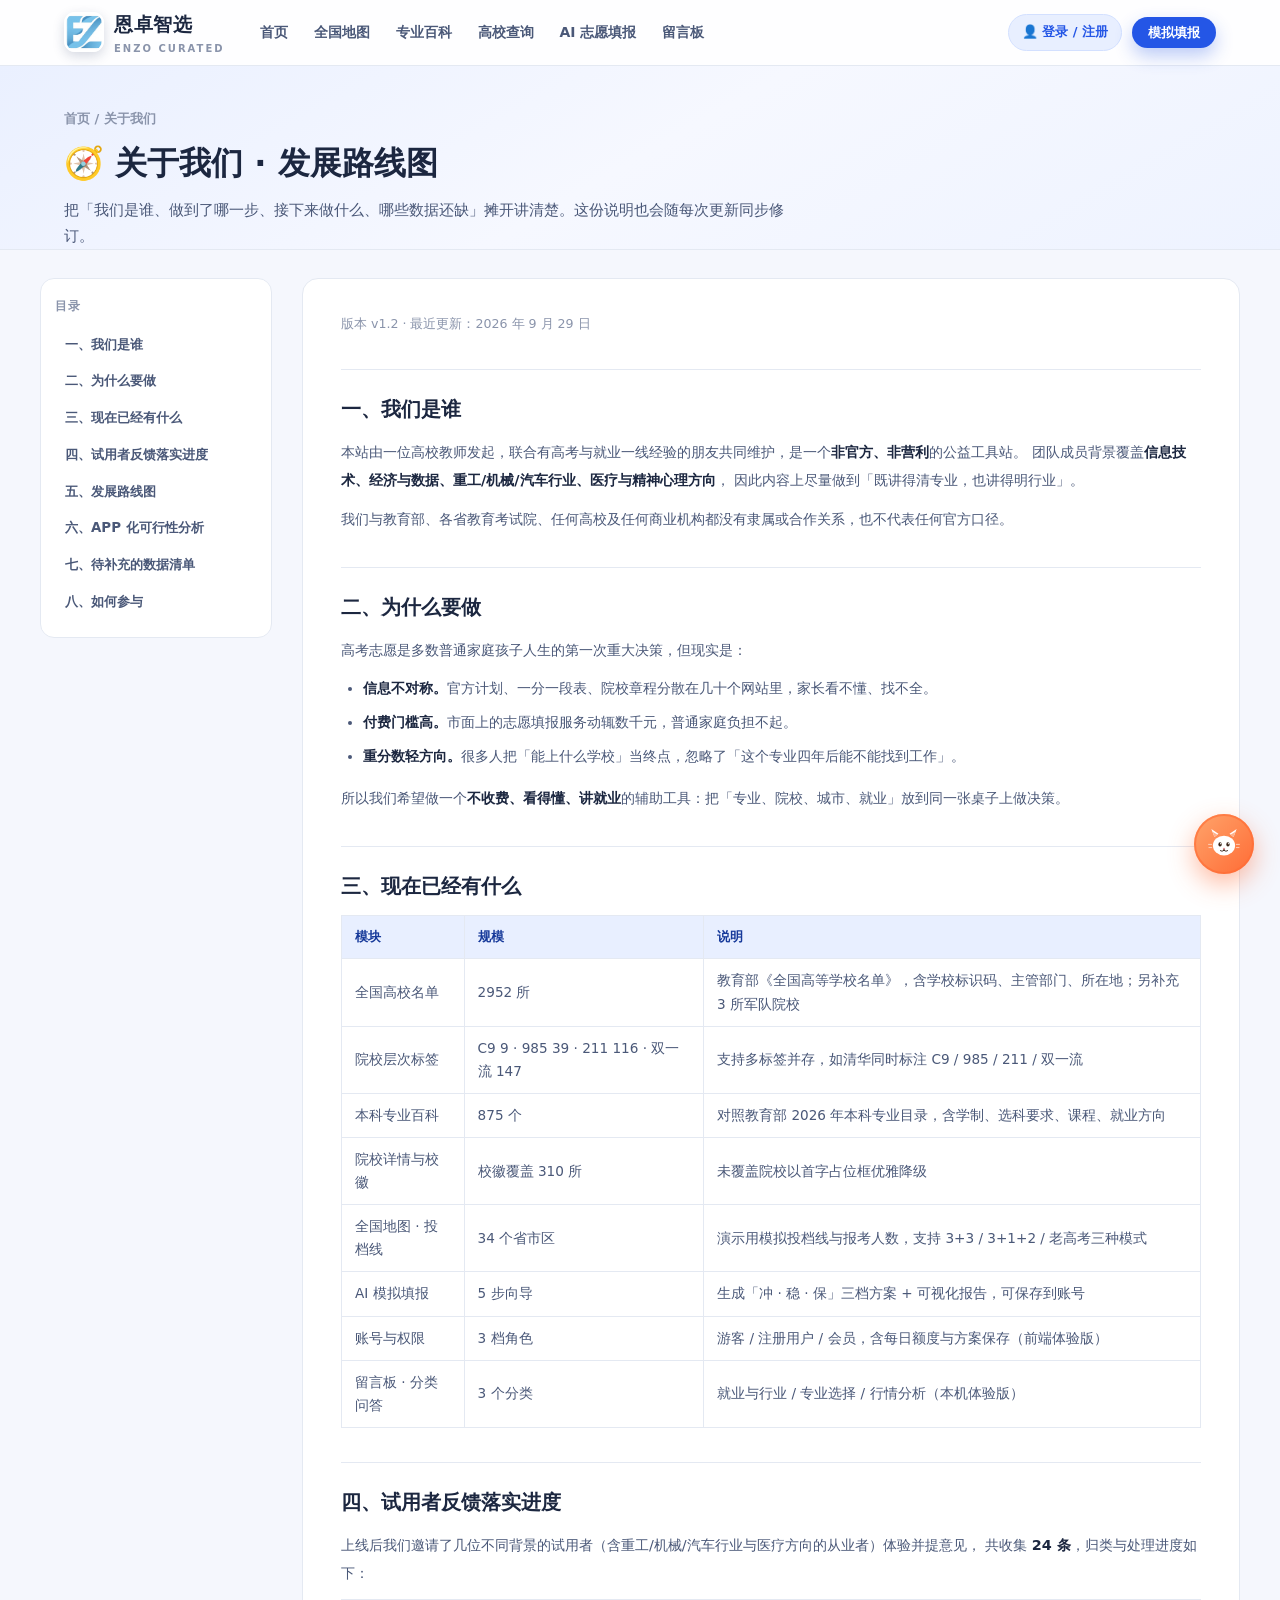
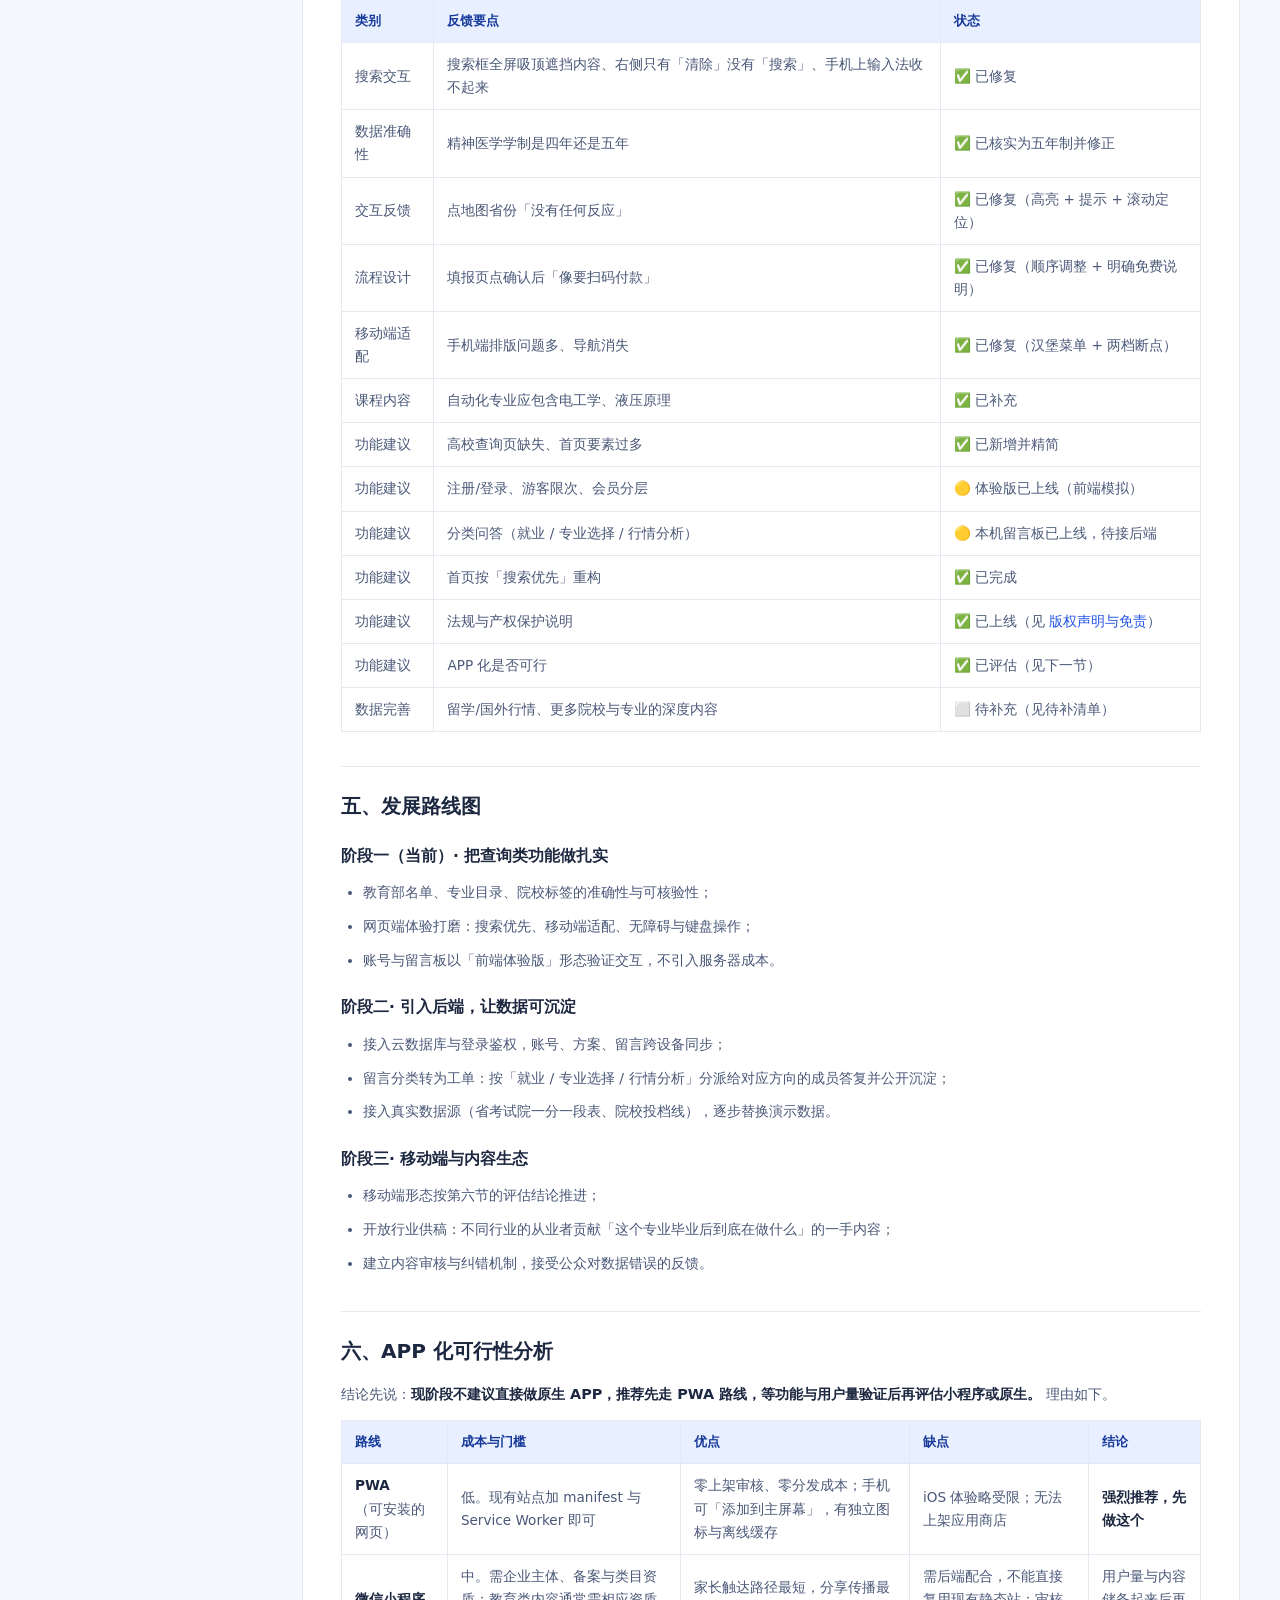
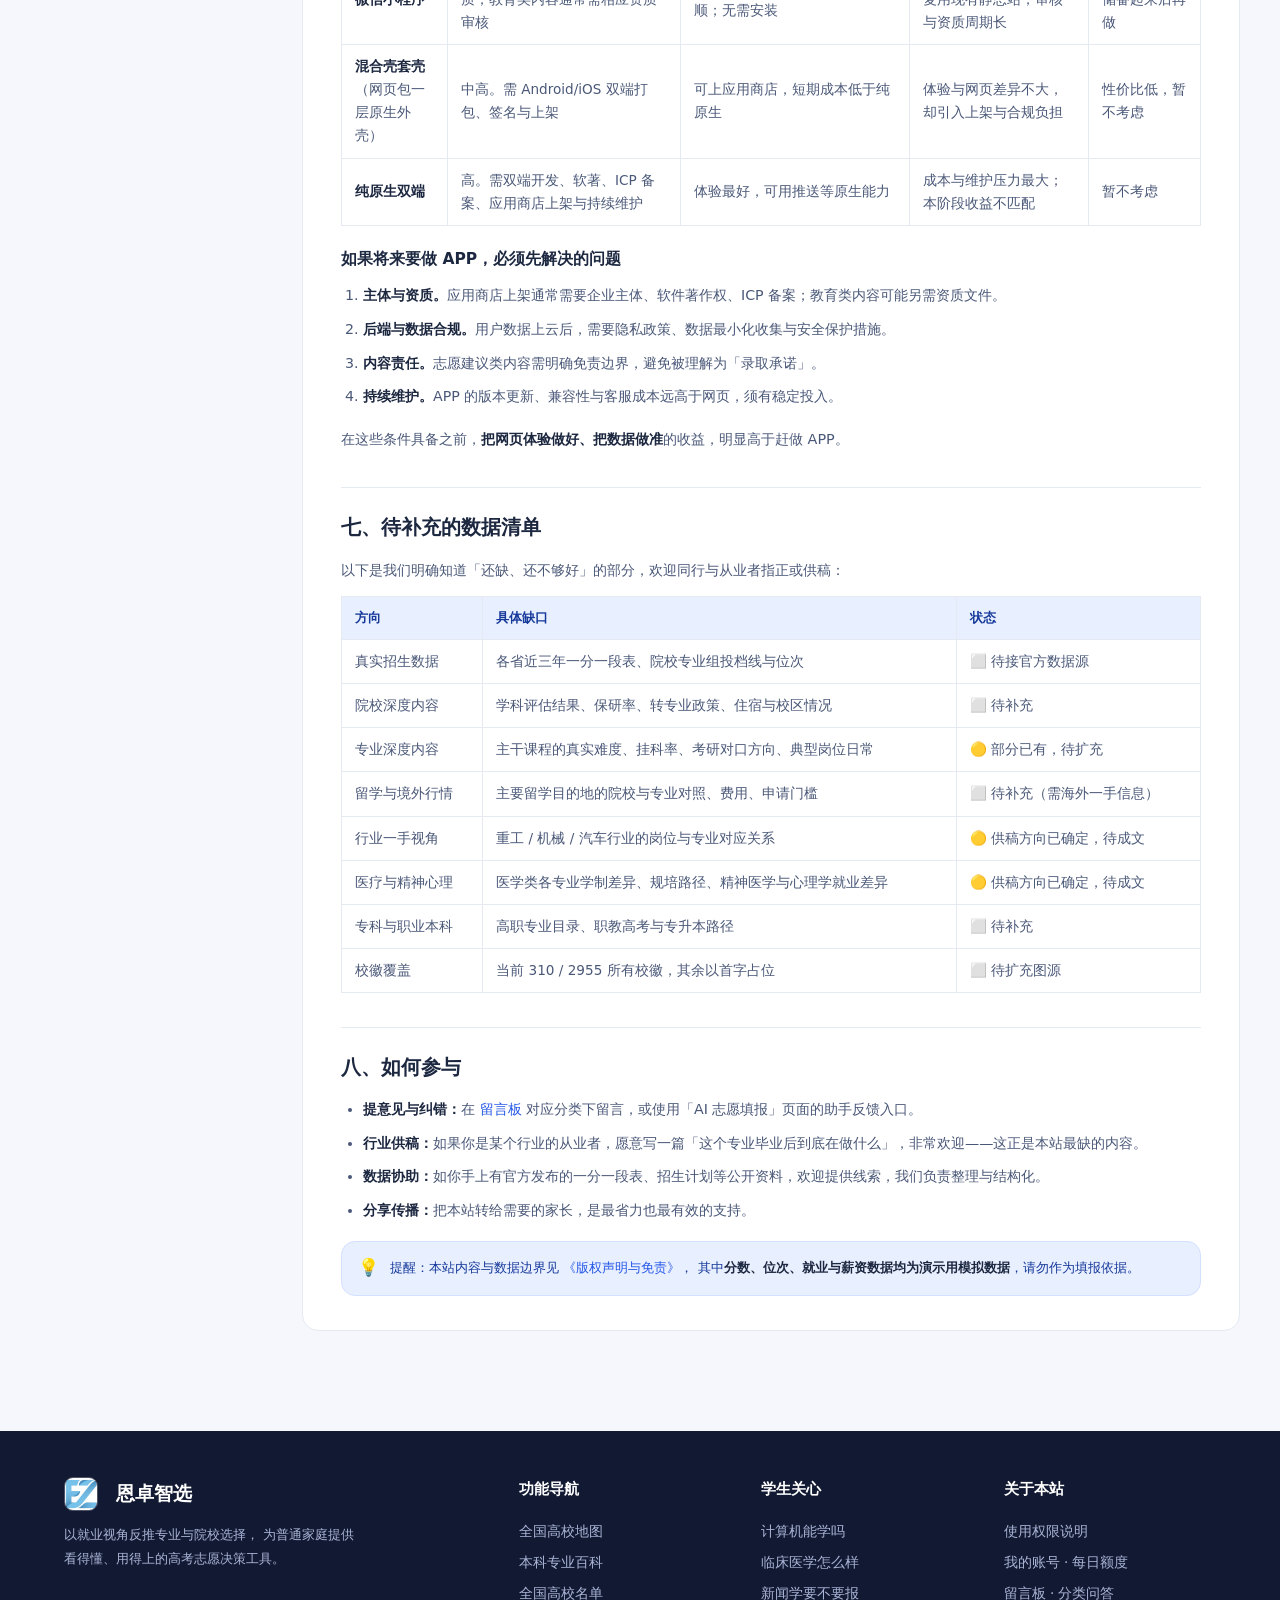
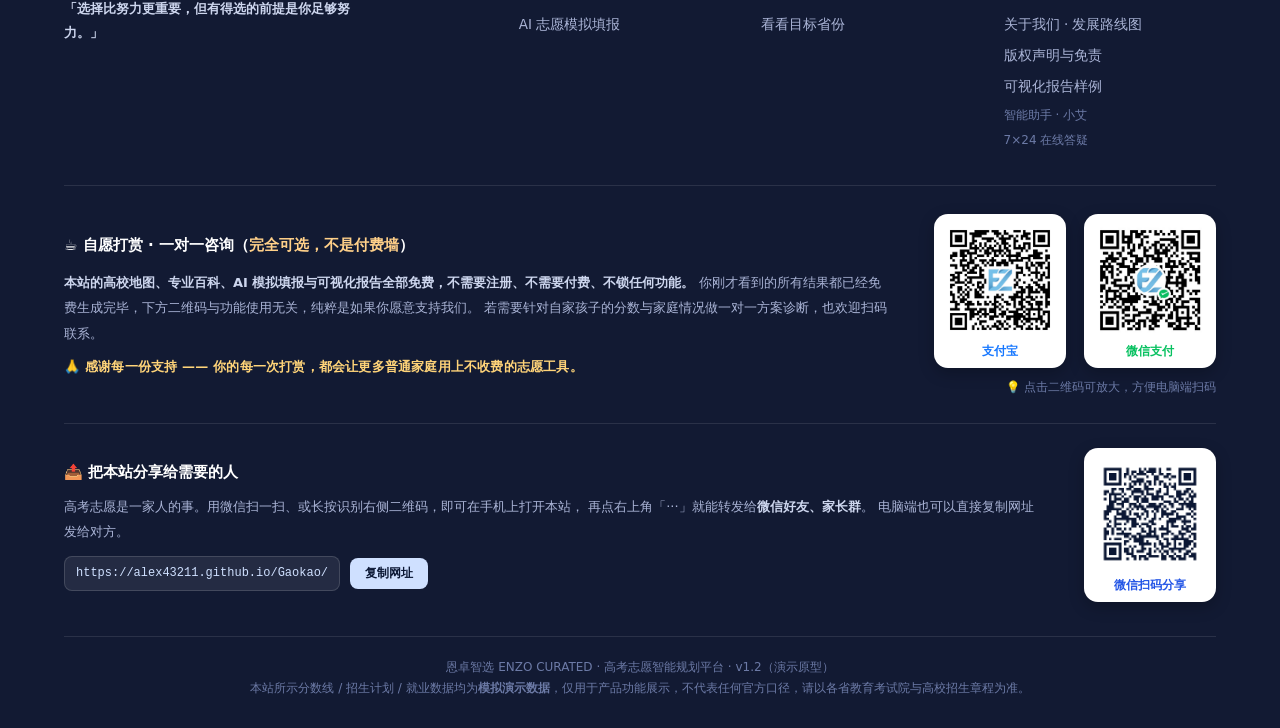
==== about.html @ 5b492e8d "feat: 账号与权限体验版 + 留言板分类问答 + 首页搜索优先重构 + 法规与关于说明页" ====
<!DOCTYPE html>
<html lang="zh-CN">
<head>
<meta charset="UTF-8">
<meta name="viewport" content="width=device-width, initial-scale=1.0">
<title>关于我们 · 发展路线图 · 恩卓智选</title>
<!-- share-meta:begin -->
<meta property="og:type" content="website">
<meta property="og:site_name" content="恩卓智选 · 高考志愿智能规划平台">
<meta property="og:title" content="关于我们 · 发展路线图 · 恩卓智选">
<meta property="og:description" content="我们是谁、已经做了什么、试用者反馈落实情况、后续路线图、APP 化可行性分析，以及待补充的数据清单。">
<meta property="og:url" content="https://alex43211.github.io/Gaokao/about.html">
<meta property="og:image" content="https://alex43211.github.io/Gaokao/assets/share-card.png">
<meta property="og:image:width" content="500">
<meta property="og:image:height" content="400">
<meta property="og:image:alt" content="恩卓智选 · 高考志愿智能规划平台">
<meta name="twitter:card" content="summary_large_image">
<meta name="twitter:title" content="关于我们 · 发展路线图 · 恩卓智选">
<meta name="twitter:description" content="我们是谁、已经做了什么、后续路线图与待补数据清单。">
<meta name="twitter:image" content="https://alex43211.github.io/Gaokao/assets/share-card.png">
<meta itemprop="image" content="https://alex43211.github.io/Gaokao/assets/share-card.png">
<link rel="canonical" href="https://alex43211.github.io/Gaokao/about.html">
<!-- share-meta:end -->
<link rel="icon" type="image/jpeg" href="assets/logo.jpg">
<link rel="stylesheet" href="assets/css/style.css">
<link rel="stylesheet" href="assets/css/app.css">
</head>
<body>
<div id="siteHeader"></div>

<section class="page-hero">
  <div class="container">
    <div class="crumb">首页 / 关于我们</div>
    <h1>🧭 关于我们 · 发展路线图</h1>
    <p>把「我们是谁、做到了哪一步、接下来做什么、哪些数据还缺」摊开讲清楚。这份说明也会随每次更新同步修订。</p>
  </div>
</section>

<section class="container" style="padding:28px 0 80px;">
  <div class="doc-layout">
    <nav class="doc-toc">
      <h4>目录</h4>
      <a href="#a1">一、我们是谁</a>
      <a href="#a2">二、为什么要做</a>
      <a href="#a3">三、现在已经有什么</a>
      <a href="#a4">四、试用者反馈落实进度</a>
      <a href="#a5">五、发展路线图</a>
      <a href="#a6">六、APP 化可行性分析</a>
      <a href="#a7">七、待补充的数据清单</a>
      <a href="#a8">八、如何参与</a>
    </nav>

    <article class="doc">
      <div class="doc-meta">版本 v1.2 · 最近更新：2026 年 9 月 29 日</div>

      <h2 id="a1">一、我们是谁</h2>
      <p>本站由一位高校教师发起，联合有高考与就业一线经验的朋友共同维护，是一个<b>非官方、非营利</b>的公益工具站。
        团队成员背景覆盖<b>信息技术、经济与数据、重工/机械/汽车行业、医疗与精神心理方向</b>，
        因此内容上尽量做到「既讲得清专业，也讲得明行业」。</p>
      <p>我们与教育部、各省教育考试院、任何高校及任何商业机构都没有隶属或合作关系，也不代表任何官方口径。</p>

      <h2 id="a2">二、为什么要做</h2>
      <p>高考志愿是多数普通家庭孩子人生的第一次重大决策，但现实是：</p>
      <ul>
        <li><b>信息不对称。</b>官方计划、一分一段表、院校章程分散在几十个网站里，家长看不懂、找不全。</li>
        <li><b>付费门槛高。</b>市面上的志愿填报服务动辄数千元，普通家庭负担不起。</li>
        <li><b>重分数轻方向。</b>很多人把「能上什么学校」当终点，忽略了「这个专业四年后能不能找到工作」。</li>
      </ul>
      <p>所以我们希望做一个<b>不收费、看得懂、讲就业</b>的辅助工具：把「专业、院校、城市、就业」放到同一张桌子上做决策。</p>

      <h2 id="a3">三、现在已经有什么</h2>
      <table>
        <thead><tr><th>模块</th><th>规模</th><th>说明</th></tr></thead>
        <tbody>
          <tr><td>全国高校名单</td><td>2952 所</td><td>教育部《全国高等学校名单》，含学校标识码、主管部门、所在地；另补充 3 所军队院校</td></tr>
          <tr><td>院校层次标签</td><td>C9 9 · 985 39 · 211 116 · 双一流 147</td><td>支持多标签并存，如清华同时标注 C9 / 985 / 211 / 双一流</td></tr>
          <tr><td>本科专业百科</td><td>875 个</td><td>对照教育部 2026 年本科专业目录，含学制、选科要求、课程、就业方向</td></tr>
          <tr><td>院校详情与校徽</td><td>校徽覆盖 310 所</td><td>未覆盖院校以首字占位框优雅降级</td></tr>
          <tr><td>全国地图 · 投档线</td><td>34 个省市区</td><td>演示用模拟投档线与报考人数，支持 3+3 / 3+1+2 / 老高考三种模式</td></tr>
          <tr><td>AI 模拟填报</td><td>5 步向导</td><td>生成「冲 · 稳 · 保」三档方案 + 可视化报告，可保存到账号</td></tr>
          <tr><td>账号与权限</td><td>3 档角色</td><td>游客 / 注册用户 / 会员，含每日额度与方案保存（前端体验版）</td></tr>
          <tr><td>留言板 · 分类问答</td><td>3 个分类</td><td>就业与行业 / 专业选择 / 行情分析（本机体验版）</td></tr>
        </tbody>
      </table>

      <h2 id="a4">四、试用者反馈落实进度</h2>
      <p>上线后我们邀请了几位不同背景的试用者（含重工/机械/汽车行业与医疗方向的从业者）体验并提意见，
        共收集 <b>24 条</b>，归类与处理进度如下：</p>
      <table>
        <thead><tr><th>类别</th><th>反馈要点</th><th>状态</th></tr></thead>
        <tbody>
          <tr><td>搜索交互</td><td>搜索框全屏吸顶遮挡内容、右侧只有「清除」没有「搜索」、手机上输入法收不起来</td><td>✅ 已修复</td></tr>
          <tr><td>数据准确性</td><td>精神医学学制是四年还是五年</td><td>✅ 已核实为五年制并修正</td></tr>
          <tr><td>交互反馈</td><td>点地图省份「没有任何反应」</td><td>✅ 已修复（高亮 + 提示 + 滚动定位）</td></tr>
          <tr><td>流程设计</td><td>填报页点确认后「像要扫码付款」</td><td>✅ 已修复（顺序调整 + 明确免费说明）</td></tr>
          <tr><td>移动端适配</td><td>手机端排版问题多、导航消失</td><td>✅ 已修复（汉堡菜单 + 两档断点）</td></tr>
          <tr><td>课程内容</td><td>自动化专业应包含电工学、液压原理</td><td>✅ 已补充</td></tr>
          <tr><td>功能建议</td><td>高校查询页缺失、首页要素过多</td><td>✅ 已新增并精简</td></tr>
          <tr><td>功能建议</td><td>注册/登录、游客限次、会员分层</td><td>🟡 体验版已上线（前端模拟）</td></tr>
          <tr><td>功能建议</td><td>分类问答（就业 / 专业选择 / 行情分析）</td><td>🟡 本机留言板已上线，待接后端</td></tr>
          <tr><td>功能建议</td><td>首页按「搜索优先」重构</td><td>✅ 已完成</td></tr>
          <tr><td>功能建议</td><td>法规与产权保护说明</td><td>✅ 已上线（见 <a href="legal.html">版权声明与免责</a>）</td></tr>
          <tr><td>功能建议</td><td>APP 化是否可行</td><td>✅ 已评估（见下一节）</td></tr>
          <tr><td>数据完善</td><td>留学/国外行情、更多院校与专业的深度内容</td><td>⬜ 待补充（见待补清单）</td></tr>
        </tbody>
      </table>

      <h2 id="a5">五、发展路线图</h2>
      <h3>阶段一（当前）· 把查询类功能做扎实</h3>
      <ul>
        <li>教育部名单、专业目录、院校标签的准确性与可核验性；</li>
        <li>网页端体验打磨：搜索优先、移动端适配、无障碍与键盘操作；</li>
        <li>账号与留言板以「前端体验版」形态验证交互，不引入服务器成本。</li>
      </ul>
      <h3>阶段二· 引入后端，让数据可沉淀</h3>
      <ul>
        <li>接入云数据库与登录鉴权，账号、方案、留言跨设备同步；</li>
        <li>留言分类转为工单：按「就业 / 专业选择 / 行情分析」分派给对应方向的成员答复并公开沉淀；</li>
        <li>接入真实数据源（省考试院一分一段表、院校投档线），逐步替换演示数据。</li>
      </ul>
      <h3>阶段三· 移动端与内容生态</h3>
      <ul>
        <li>移动端形态按第六节的评估结论推进；</li>
        <li>开放行业供稿：不同行业的从业者贡献「这个专业毕业后到底在做什么」的一手内容；</li>
        <li>建立内容审核与纠错机制，接受公众对数据错误的反馈。</li>
      </ul>

      <h2 id="a6">六、APP 化可行性分析</h2>
      <p>结论先说：<b>现阶段不建议直接做原生 APP，推荐先走 PWA 路线，等功能与用户量验证后再评估小程序或原生。</b>
        理由如下。</p>
      <table>
        <thead><tr><th>路线</th><th>成本与门槛</th><th>优点</th><th>缺点</th><th>结论</th></tr></thead>
        <tbody>
          <tr>
            <td><b>PWA</b><br>（可安装的网页）</td>
            <td>低。现有站点加 manifest 与 Service Worker 即可</td>
            <td>零上架审核、零分发成本；手机可「添加到主屏幕」，有独立图标与离线缓存</td>
            <td>iOS 体验略受限；无法上架应用商店</td>
            <td><b>强烈推荐，先做这个</b></td>
          </tr>
          <tr>
            <td><b>微信小程序</b></td>
            <td>中。需企业主体、备案与类目资质；教育类内容通常需相应资质审核</td>
            <td>家长触达路径最短，分享传播最顺；无需安装</td>
            <td>需后端配合，不能直接复用现有静态站；审核与资质周期长</td>
            <td>用户量与内容储备起来后再做</td>
          </tr>
          <tr>
            <td><b>混合壳套壳</b><br>（网页包一层原生外壳）</td>
            <td>中高。需 Android/iOS 双端打包、签名与上架</td>
            <td>可上应用商店，短期成本低于纯原生</td>
            <td>体验与网页差异不大，却引入上架与合规负担</td>
            <td>性价比低，暂不考虑</td>
          </tr>
          <tr>
            <td><b>纯原生双端</b></td>
            <td>高。需双端开发、软著、ICP 备案、应用商店上架与持续维护</td>
            <td>体验最好，可用推送等原生能力</td>
            <td>成本与维护压力最大；本阶段收益不匹配</td>
            <td>暂不考虑</td>
          </tr>
        </tbody>
      </table>
      <h3>如果将来要做 APP，必须先解决的问题</h3>
      <ol>
        <li><b>主体与资质。</b>应用商店上架通常需要企业主体、软件著作权、ICP 备案；教育类内容可能另需资质文件。</li>
        <li><b>后端与数据合规。</b>用户数据上云后，需要隐私政策、数据最小化收集与安全保护措施。</li>
        <li><b>内容责任。</b>志愿建议类内容需明确免责边界，避免被理解为「录取承诺」。</li>
        <li><b>持续维护。</b>APP 的版本更新、兼容性与客服成本远高于网页，须有稳定投入。</li>
      </ol>
      <p>在这些条件具备之前，<b>把网页体验做好、把数据做准</b>的收益，明显高于赶做 APP。</p>

      <h2 id="a7">七、待补充的数据清单</h2>
      <p>以下是我们明确知道「还缺、还不够好」的部分，欢迎同行与从业者指正或供稿：</p>
      <table>
        <thead><tr><th>方向</th><th>具体缺口</th><th>状态</th></tr></thead>
        <tbody>
          <tr><td>真实招生数据</td><td>各省近三年一分一段表、院校专业组投档线与位次</td><td>⬜ 待接官方数据源</td></tr>
          <tr><td>院校深度内容</td><td>学科评估结果、保研率、转专业政策、住宿与校区情况</td><td>⬜ 待补充</td></tr>
          <tr><td>专业深度内容</td><td>主干课程的真实难度、挂科率、考研对口方向、典型岗位日常</td><td>🟡 部分已有，待扩充</td></tr>
          <tr><td>留学与境外行情</td><td>主要留学目的地的院校与专业对照、费用、申请门槛</td><td>⬜ 待补充（需海外一手信息）</td></tr>
          <tr><td>行业一手视角</td><td>重工 / 机械 / 汽车行业的岗位与专业对应关系</td><td>🟡 供稿方向已确定，待成文</td></tr>
          <tr><td>医疗与精神心理</td><td>医学类各专业学制差异、规培路径、精神医学与心理学就业差异</td><td>🟡 供稿方向已确定，待成文</td></tr>
          <tr><td>专科与职业本科</td><td>高职专业目录、职教高考与专升本路径</td><td>⬜ 待补充</td></tr>
          <tr><td>校徽覆盖</td><td>当前 310 / 2955 所有校徽，其余以首字占位</td><td>⬜ 待扩充图源</td></tr>
        </tbody>
      </table>

      <h2 id="a8">八、如何参与</h2>
      <ul>
        <li><b>提意见与纠错：</b>在 <a href="board.html">留言板</a> 对应分类下留言，或使用「AI 志愿填报」页面的助手反馈入口。</li>
        <li><b>行业供稿：</b>如果你是某个行业的从业者，愿意写一篇「这个专业毕业后到底在做什么」，非常欢迎——这正是本站最缺的内容。</li>
        <li><b>数据协助：</b>如你手上有官方发布的一分一段表、招生计划等公开资料，欢迎提供线索，我们负责整理与结构化。</li>
        <li><b>分享传播：</b>把本站转给需要的家长，是最省力也最有效的支持。</li>
      </ul>
      <div class="notice info mt-16">
        <span class="nt-ico">💡</span>
        <div>提醒：本站内容与数据边界见 <a href="legal.html">《版权声明与免责》</a>，
          其中<b>分数、位次、就业与薪资数据均为演示用模拟数据</b>，请勿作为填报依据。</div>
      </div>
    </article>
  </div>
</section>

<div id="siteFooter"></div>

<script src="assets/js/auth.js"></script>
<script src="assets/js/theme.js"></script>
<script src="assets/js/assistant.js"></script>
<script>buildShell("about");</script>
</body>
</html>
---- assets/css/style.css ----
/* ============================================================
   高考志愿规划平台 v1.0 — 全站设计系统
   浅色主题 / 教育科技风
   ============================================================ */
:root {
  --brand: #2456e6;
  --brand-dark: #16399a;
  --brand-soft: #e8efff;
  --accent: #ff6b35;
  --accent-soft: #fff1e8;
  --gold: #f5b301;
  --green: #17a673;
  --green-soft: #e5f6ef;
  --red: #e5484d;
  --red-soft: #fdecec;
  --ink: #1c2740;
  --ink-2: #4a5878;
  --ink-3: #8a94ab;
  --line: #e4e9f2;
  --bg: #f5f7fd;
  --card: #ffffff;
  --shadow: 0 10px 30px rgba(28, 44, 90, .08);
  --shadow-lg: 0 22px 60px rgba(28, 44, 90, .14);
  --radius: 16px;
  --radius-sm: 10px;
  --font: "PingFang SC","Microsoft YaHei","Source Han Sans SC","Noto Sans CJK SC",system-ui,-apple-system,sans-serif;
  --nav-h: 66px;
}
* { margin: 0; padding: 0; box-sizing: border-box; }
html { scroll-behavior: smooth; }
body {
  font-family: var(--font);
  color: var(--ink);
  background: var(--bg);
  font-size: 15px;
  line-height: 1.7;
  -webkit-font-smoothing: antialiased;
}
a { color: var(--brand); text-decoration: none; }
img { max-width: 100%; display: block; }
::selection { background: #c9d8ff; }

.container { max-width: 1200px; margin: 0 auto; padding: 0 24px; }

/* ---------- 顶部导航 ---------- */
.topbar {
  position: sticky; top: 0; z-index: 900;
  height: var(--nav-h);
  background: rgba(255,255,255,.86);
  backdrop-filter: blur(14px);
  border-bottom: 1px solid var(--line);
}
.topbar .container { height: 100%; display: flex; align-items: center; gap: 28px; }
.logo { display: flex; align-items: center; gap: 10px; font-weight: 800; font-size: 19px; color: var(--ink); letter-spacing:.5px; }
.logo-mark {
  width: 38px; height: 38px; border-radius: 11px;
  background: linear-gradient(135deg, var(--brand), #6f8fff);
  display: grid; place-items: center; color: #fff; font-size: 20px;
  box-shadow: 0 6px 14px rgba(36,86,230,.35);
}
.logo-img {
  width: 40px; height: 40px; border-radius: 11px; object-fit: cover;
  box-shadow: 0 4px 12px rgba(28,44,90,.18); border: 2px solid #fff;
}
.logo-img-sm {
  width: 34px; height: 34px; border-radius: 9px; object-fit: cover;
  display: inline-block; vertical-align: -8px; margin-right: 8px;
  border: 1px solid rgba(255,255,255,.25);
}
.logo small { display:block; font-size: 10px; font-weight:600; color:var(--ink-3); letter-spacing:2px; }
.nav-links { display: flex; gap: 4px; margin-left: 8px; }
.nav-links a {
  padding: 8px 15px; border-radius: 999px; color: var(--ink-2);
  font-weight: 600; font-size: 14.5px; transition: .2s;
}
.nav-links a:hover { color: var(--brand); background: var(--brand-soft); }
.nav-links a.active { color: var(--brand); background: var(--brand-soft); }
.topbar-actions { margin-left: auto; display: flex; align-items: center; gap: 10px; }

/* ---------- 汉堡菜单（窄屏专用，桌面端隐藏） ---------- */
.nav-toggle {
  display: none; width: 44px; height: 44px; padding: 0;
  border: 1px solid var(--line); border-radius: 12px; background: #fff;
  cursor: pointer; flex-direction: column; align-items: center; justify-content: center; gap: 5px;
}
.nav-toggle span { display: block; width: 18px; height: 2px; background: var(--ink); border-radius: 2px; transition: .25s; }
.nav-toggle.on span:nth-child(1) { transform: translateY(7px) rotate(45deg); }
.nav-toggle.on span:nth-child(2) { opacity: 0; }
.nav-toggle.on span:nth-child(3) { transform: translateY(-7px) rotate(-45deg); }

.mobile-nav {
  display: none; position: fixed; left: 0; right: 0;
  top: var(--nav-h); z-index: 899;
  background: #fff; border-bottom: 1px solid var(--line);
  box-shadow: var(--shadow);
  max-height: 0; overflow: hidden; transition: max-height .28s ease;
}
.mobile-nav.open { max-height: 70vh; overflow: auto; }
.mobile-nav-inner { padding: 10px 16px 16px; display: flex; flex-direction: column; }
.mobile-nav-inner a {
  padding: 14px 12px; border-radius: 12px; color: var(--ink-2);
  font-weight: 700; font-size: 16px; border-bottom: 1px solid var(--line);
}
.mobile-nav-inner a:last-child { border-bottom: none; }
.mobile-nav-inner a.active, .mobile-nav-inner a:hover { color: var(--brand); background: var(--brand-soft); }
.badge-demo {
  font-size: 11px; font-weight: 700; padding: 4px 10px; border-radius: 999px;
  background: var(--accent-soft); color: var(--accent); letter-spacing: .5px;
}
.btn {
  display: inline-flex; align-items: center; justify-content: center; gap: 8px;
  padding: 10px 22px; border-radius: 999px; border: 1px solid transparent;
  font-size: 14.5px; font-weight: 700; cursor: pointer; transition: .22s;
  font-family: var(--font); line-height: 1.2; white-space: nowrap;
}
.btn-brand { background: var(--brand); color: #fff; box-shadow: 0 8px 18px rgba(36,86,230,.3); }
.btn-brand:hover { background: var(--brand-dark); transform: translateY(-1px); }
.btn-ghost { background: #fff; color: var(--ink); border-color: var(--line); }
.btn-ghost:hover { border-color: var(--brand); color: var(--brand); }
.btn-accent { background: var(--accent); color: #fff; box-shadow: 0 8px 18px rgba(255,107,53,.32); }
.btn-accent:hover { filter: brightness(1.06); transform: translateY(-1px); }
.btn-sm { padding: 7px 15px; font-size: 13px; }

/* ---------- 首页 Hero ---------- */
.hero {
  position: relative; overflow: hidden;
  background:
    radial-gradient(900px 500px at 85% -10%, rgba(111,143,255,.35), transparent 60%),
    radial-gradient(700px 420px at -10% 20%, rgba(255,107,53,.14), transparent 55%),
    linear-gradient(160deg, #f0f4ff 0%, #f7f9ff 45%, #eef4ff 100%);
  padding: 72px 0 40px;
}
.hero-grid { display: grid; grid-template-columns: 1.15fr .85fr; gap: 48px; align-items: center; }
.hero-eyebrow {
  display:inline-flex; align-items:center; gap:8px; font-size:13px; font-weight:700;
  color: var(--brand); background:#fff; border:1px solid #d6e2ff; padding:6px 14px;
  border-radius:999px; margin-bottom:20px; box-shadow:0 4px 12px rgba(36,86,230,.08);
}
.hero h1 { font-size: clamp(32px, 4.4vw, 52px); line-height: 1.22; font-weight: 900; letter-spacing:.5px; }
.hero h1 .hl { background: linear-gradient(100deg, var(--brand), #5f6bff); -webkit-background-clip: text; background-clip: text; color: transparent; }
.hero-sub { margin: 18px 0 26px; color: var(--ink-2); font-size: 16.5px; max-width: 560px; }
.hero-cta { display: flex; gap: 14px; flex-wrap: wrap; }
.hero-trust { display: flex; gap: 30px; margin-top: 38px; flex-wrap: wrap; }

/* ---------- 首页全局搜索（专业 + 高校） ---------- */
.home-search { display:flex; gap:10px; margin-top: 26px; max-width: 560px; }
.home-search-input { flex:1; position:relative; }
.home-search-input input {
  width:100%; padding: 13px 38px 13px 42px; border:1.5px solid var(--line);
  border-radius:999px; font-size:15px; font-family:var(--font); outline:none;
  background:#fff; transition:.2s;
}
.home-search-input input:focus { border-color:var(--brand); box-shadow:0 0 0 4px rgba(36,86,230,.1); }
.home-search-input .hsi { position:absolute; left:15px; top:50%; transform:translateY(-50%); font-size:16px; color:var(--ink-3); }
.hs-clear {
  position:absolute; right:13px; top:50%; transform:translateY(-50%);
  width:22px; height:22px; border:none; border-radius:50%; cursor:pointer;
  background:#e3e9f5; color:var(--ink-2); font-size:12px; line-height:1;
  display:none; place-items:center; padding:0;
}
.home-search.has-val .hs-clear { display:grid; }
.hs-hint { font-size:12.5px; color:var(--ink-3); margin-top:10px; }
.hs-hint a, .hs-results a { color: var(--brand); }
.hs-results { display:none; margin-top: 18px; grid-template-columns: 1fr; gap: 10px; }
.hs-results.open { display:grid; }
.hs-group { font-size:13px; font-weight:800; color:var(--ink-2); margin-top:6px; }
.hs-card {
  display:block; background:#fff; border:1px solid var(--line); border-radius:14px;
  padding: 13px 16px; transition:.2s; color:inherit;
}
.hs-card:hover { border-color:#cddcff; box-shadow: var(--shadow); transform: translateY(-2px); }
.hs-card-h { display:flex; align-items:center; justify-content:space-between; gap:8px; }
.hs-card-h b { font-size:15.5px; font-weight:800; }
.hs-card-m { font-size:12px; color:var(--ink-3); margin-top:4px; }
.hs-card-d { font-size:13px; color:var(--ink-2); margin-top:6px; line-height:1.7; }
.hs-empty { font-size:14px; color:var(--ink-2); line-height:1.9; background:#fff; border:1px dashed var(--line); border-radius:14px; padding:18px; }
.hs-more { margin-top:8px; font-size:13.5px; font-weight:700; }

/* ---------- 高校页：官方链接卡 ---------- */
.link-card {
  display:block; padding:14px 16px; border:1px solid var(--line); border-radius:14px;
  background:#fff; color:inherit; transition:.2s;
}
.link-card:hover { border-color:#cddcff; box-shadow:var(--shadow); transform:translateY(-2px); }
.link-card b { display:block; font-size:14.5px; font-weight:800; color:var(--brand); }
.link-card span { display:block; font-size:12.5px; color:var(--ink-3); margin-top:6px; line-height:1.7; }
.hero-trust .t { display:flex; align-items:center; gap:9px; color:var(--ink-3); font-size:13px; font-weight:600; }
.hero-trust .t b { font-size:22px; color:var(--ink); font-weight:900; display:block; line-height:1.1; }
.hero-trust .t span { font-size:12.5px; }
.hero-visual { position: relative; }
.hero-card {
  background: #fff; border-radius: 24px; padding: 22px; box-shadow: var(--shadow-lg);
  border: 1px solid rgba(255,255,255,.9);
}
.hero-mini-map { width:100%; height:270px; }
.mini-stat-row { display:grid; grid-template-columns: repeat(3,1fr); gap:10px; margin-top:14px; }
.mini-stat { background:var(--bg); border-radius:12px; padding:10px 12px; text-align:center; }
.mini-stat b { font-size:16px; color:var(--brand); display:block; }
.mini-stat span { font-size:11.5px; color:var(--ink-3); }
.float-chip {
  position:absolute; background:#fff; border-radius:14px; box-shadow:var(--shadow-lg);
  padding:10px 14px; font-size:12.5px; font-weight:700; display:flex; gap:8px; align-items:center;
  border:1px solid var(--line); animation: bob 3.2s ease-in-out infinite;
}
.float-chip.fc1 { top:-16px; right:2px; color:var(--green); }
.float-chip.fc2 { bottom:44px; left:-16px; color:var(--brand); animation-delay:1.1s; }
@keyframes bob { 0%,100%{ transform:translateY(0);} 50%{ transform: translateY(-7px);} }

/* ---------- 区块通用 ---------- */
.section { padding: 66px 0; }
.section.alt { background: #fff; border-top: 1px solid var(--line); border-bottom:1px solid var(--line); }
.section-head { text-align:center; max-width:720px; margin:0 auto 40px; }
.section-head .tag { color: var(--brand); font-weight:800; font-size:13px; letter-spacing:2.5px; text-transform: uppercase; }
.section-head h2 { font-size: clamp(24px, 3vw, 34px); font-weight: 900; margin: 8px 0 10px; }
.section-head p { color: var(--ink-2); }
.grid { display:grid; gap: 20px; }
.g4 { grid-template-columns: repeat(4, 1fr); }
.g3 { grid-template-columns: repeat(3, 1fr); }
.g2 { grid-template-columns: repeat(2, 1fr); }
.g5 { grid-template-columns: repeat(5, 1fr); }

/* ---------- 卡片 ---------- */
.card {
  background: var(--card); border-radius: var(--radius); padding: 22px;
  border: 1px solid var(--line); transition: .25s; position: relative; overflow: hidden;
}
.card.hoverable:hover { transform: translateY(-5px); box-shadow: var(--shadow-lg); border-color: #cddcff; }
.card .icon-bubble {
  width: 52px; height: 52px; border-radius: 15px; display:grid; place-items:center;
  font-size: 25px; margin-bottom: 16px;
}
.card h3 { font-size: 17.5px; font-weight: 800; margin-bottom: 8px; }
.card p { color: var(--ink-2); font-size: 14px; }
.card .arrow {
  position: absolute; right: 20px; top: 24px; color: var(--brand); opacity: 0;
  transform: translateX(-6px); transition: .25s; font-weight: 900;
}
.card.hoverable:hover .arrow { opacity: 1; transform: translateX(0); }
.ib-brand{ background: var(--brand-soft);} .ib-accent{ background: var(--accent-soft);}
.ib-green{ background: var(--green-soft);} .ib-gold{ background:#fff7e0;}
.ib-purple{ background:#f0ebff;} .ib-red{ background: var(--red-soft);}

/* ---------- 功能入口卡片 (首页4大) ---------- */
.feat-card { background:#fff; border-radius:20px; padding:26px 24px; border:1px solid var(--line); transition:.25s; position:relative; display:block; color:inherit; }
.feat-card:hover { transform: translateY(-6px); box-shadow: var(--shadow-lg); border-color:#cddcff; }
.feat-card .num { position:absolute; top:18px; right:22px; font-size:13px; font-weight:800; color:#cdd6ea; }
.feat-card .ico { width:58px;height:58px;border-radius:18px;display:grid;place-items:center;font-size:27px;margin-bottom:18px; }
.feat-card h3 { font-size:18.5px; font-weight:900; margin-bottom:7px; }
.feat-card p { color:var(--ink-2); font-size:13.8px; }
.feat-card .go { display:inline-flex;align-items:center;gap:5px;margin-top:16px;font-weight:800;font-size:13.5px;color:var(--brand); }
.feat-card:hover .go { gap:9px; transition:.2s; }

/* ---------- 地图页 ---------- */
.page-hero {
  background: linear-gradient(150deg, #eaf0ff, #f6f8ff 50%, #eef3ff);
  border-bottom:1px solid var(--line); padding: 42px 0 0;
}
.page-hero h1 { font-size: clamp(24px,3vw,32px); font-weight:900; }
.page-hero .crumb { color:var(--ink-3); font-size:13px; font-weight:600; margin-bottom:6px; }
.page-hero p { color:var(--ink-2); margin-top:8px; max-width:720px; }
.map-layout { display:grid; grid-template-columns: 1.5fr 1fr; gap: 24px; padding: 30px 0 70px; align-items:start; }
.map-shell { background:#fff; border:1px solid var(--line); border-radius:20px; padding:16px; box-shadow: var(--shadow); }
#chinaMap { width:100%; height:640px; }
.map-tip { font-size:12.5px; color:var(--ink-3); padding: 8px 6px 0; display:flex; gap:14px; flex-wrap:wrap; }
.legend-dot { display:inline-block; width:10px;height:10px;border-radius:3px;margin-right:5px; }
.side-panel { display:flex; flex-direction:column; gap:16px; }
.side-stat-card { background:#fff;border:1px solid var(--line);border-radius:16px;padding:18px 20px;box-shadow:var(--shadow); }
.side-stat-card h4 { font-size:13px; color:var(--ink-3); font-weight:700; letter-spacing:1px; margin-bottom:12px; }
.prov-quick { display:grid; grid-template-columns:repeat(3,1fr); gap:9px; }
.prov-quick button {
  border:1px solid var(--line); background:#fff; border-radius:10px; padding:9px 4px;
  font-family:var(--font); font-size:13px; font-weight:700; color:var(--ink-2); cursor:pointer; transition:.18s;
}
.prov-quick button:hover { border-color:var(--brand); color:var(--brand); background:var(--brand-soft); }
.stat-mini { display:flex; justify-content:space-between; padding:9px 0; border-bottom:1px dashed var(--line); font-size:13.5px; }
.stat-mini:last-child{border-bottom:none;}
.stat-mini .v { font-weight:800; color:var(--ink); }
.stat-mini .v.hot{color:var(--accent);}

/* ---------- 省份详情 ---------- */
.prov-hero { background: linear-gradient(130deg, #1d2b64, #2456e6); color:#fff; padding:40px 0; position:relative; overflow:hidden; }
.prov-hero::after{ content:""; position:absolute; right:-90px; top:-110px; width:340px;height:340px;border-radius:50%; background:rgba(255,255,255,.08); }
.prov-hero::before{ content:""; position:absolute; right:60px; bottom:-130px; width:260px;height:260px;border-radius:50%; background:rgba(255,255,255,.06); }
.prov-hero h1 { font-size: 34px; font-weight: 900; }
.prov-hero .sub { opacity:.9; margin-top:6px; font-size:15px; }
.breadcrumb { font-size:13px; opacity:.8; margin-bottom:10px; }
.breadcrumb a{color:#fff;opacity:.85}
.kpi-band { display:grid; grid-template-columns:repeat(5,1fr); gap:14px; margin-top:26px; }
.kpi { background:rgba(255,255,255,.13); backdrop-filter: blur(6px); border:1px solid rgba(255,255,255,.22); border-radius:14px; padding:14px 12px; }
.kpi b { display:block; font-size:22px; font-weight:900; }
.kpi span { font-size:12px; opacity:.85; }
.prov-body { padding: 46px 0 80px; }

/* ---------- 表格 / 列表 ---------- */
.data-table { width:100%; border-collapse: collapse; background:#fff; border-radius:14px; overflow:hidden; border:1px solid var(--line); font-size:13.8px; }
.data-table th { background:var(--brand-soft); color:var(--brand-dark); text-align:left; padding:12px 14px; font-weight:800; font-size:13px; }
.data-table td { padding:11px 14px; border-top:1px solid var(--line); }
.data-table tr:hover td { background:#fafcff; }

.chip {
  display:inline-block; padding:2px 10px; border-radius:999px; font-size:12px; font-weight:700;
  background:var(--brand-soft); color:var(--brand); margin:2px 3px 2px 0;
}
.chip.green{background:var(--green-soft);color:var(--green);} .chip.gold{background:#fff6dd;color:#b07d00;}
.chip.red{background:var(--red-soft);color:var(--red);} .chip.gray{background:#eef1f6;color:var(--ink-3);}
.chip.purple{background:#f0ebff;color:#6b4fd8;}

.tag-badge {
  display:inline-block; font-size:11.5px; font-weight:800; padding:2.5px 9px; border-radius:7px; letter-spacing:.3px;
}
.tag-985{background:linear-gradient(120deg,#7b2ff7,#2456e6);color:#fff;}
.tag-211{background:linear-gradient(120deg,#2456e6,#2aa1e6);color:#fff;}
.tag-syl{background:linear-gradient(120deg,#ff6b35,#f5b301);color:#fff;}
.tag-ben{background:#eef1f6;color:var(--ink-2);}

/* ---------- 专业百科 ---------- */
/* 注意：filter-bar 曾经是 position:sticky 永久吸顶，手机上占掉近半屏，
   用户反馈「滑到哪都挡着」。改为「只在与页面顶部同屏时吸附」——
   即用 :not(.stuck) 控制：一旦滚过 hero 区就取消吸顶，让内容占满屏幕。 */
.filter-bar { background:#fff; border:1px solid var(--line); border-radius:16px; padding: 14px; box-shadow: var(--shadow); margin-bottom: 24px; }
.filter-bar.stuck { position:sticky; top: calc(var(--nav-h) + 8px); z-index: 50; }

/* 搜索栏：搜完即收起，把屏幕让给结果 */
.search-row { display:flex; gap:10px; margin-bottom:12px; }
.search-box { flex:1; position:relative; }
.search-box input { width:100%; padding: 11px 16px 11px 42px; border:1.5px solid var(--line); border-radius:999px; font-size:14.5px; font-family:var(--font); outline:none; transition:.2s; }
.search-box input:focus { border-color:var(--brand); box-shadow:0 0 0 4px rgba(36,86,230,.1); }
.search-box .si { position:absolute; left:15px; top:50%; transform:translateY(-50%); font-size:16px; color:var(--ink-3); }
.search-clear {
  position:absolute; right:12px; top:50%; transform:translateY(-50%);
  width:22px; height:22px; border:none; border-radius:50%; cursor:pointer;
  background:#e3e9f5; color:var(--ink-2); font-size:12px; line-height:1;
  display:none; place-items:center; padding:0;
}
.search-box.has-val .search-clear { display:grid; }
.search-clear:hover { background:#cdd7ea; }

/* 搜索折叠：搜完点按钮即收起，结果直接顶到上方 */
.search-collapsed {
  display:flex; align-items:center; justify-content:space-between; gap:10px;
  padding: 9px 14px; background:#f4f7ff; border:1px solid #dbe4ff;
  border-radius: 12px; margin-bottom: 14px;
}
.search-collapsed .q { font-size:13.5px; color:var(--ink-2); }
.search-collapsed .q b { color:var(--brand); }
.search-collapsed button {
  border:1px solid var(--line); background:#fff; color:var(--ink-2);
  border-radius:999px; padding:5px 13px; font-size:12.5px; font-weight:700;
  cursor:pointer; font-family:var(--font); white-space:nowrap;
}
.search-collapsed button:hover { border-color:var(--brand); color:var(--brand); }
.filter-tags { display:flex; gap:8px; flex-wrap:wrap; }
.ft { padding:6px 15px; border-radius:999px; border:1.5px solid var(--line); background:#fff; font-size:13px; font-weight:700; color:var(--ink-2); cursor:pointer; font-family:var(--font); transition:.18s; }
.ft:hover{ border-color:var(--brand); color:var(--brand);}
.ft.on { background:var(--brand); border-color:var(--brand); color:#fff; }
.major-card { background:#fff; border:1px solid var(--line); border-radius:16px; padding:20px; transition:.22s; cursor:pointer; position:relative; }
.major-card:hover { transform: translateY(-4px); box-shadow: var(--shadow-lg); border-color:#cddcff; }
.major-card .top { display:flex; justify-content:space-between; align-items:flex-start; gap:8px; }
.major-card h3 { font-size:16.5px; font-weight:900; }
.major-card .cat { font-size:12px; color:var(--ink-3); margin-top:2px; }
.major-card .desc { color:var(--ink-2); font-size:13.2px; margin-top:10px; display:-webkit-box; -webkit-line-clamp:2; -webkit-box-orient:vertical; overflow:hidden; }
.major-meta { display:flex; gap:14px; margin-top:13px; font-size:12.5px; color:var(--ink-2); }
.major-meta b { color:var(--ink); }
.mj-tags { margin-top:12px; }

/* 弹窗 */
.modal-mask { position:fixed; inset:0; background:rgba(15,23,48,.5); backdrop-filter: blur(4px); z-index:1200; display:none; align-items:flex-start; justify-content:center; padding:6vh 18px; overflow:auto; }
.modal-mask.open { display:flex; }
.modal {
  background:#fff; border-radius:22px; max-width: 760px; width:100%; padding: 30px 32px;
  box-shadow: var(--shadow-lg); animation: pop .25s ease;
}
@keyframes pop { from{ transform: translateY(18px) scale(.98); opacity:0;} to{ transform:none; opacity:1;} }
.modal h2 { font-size:24px; font-weight:900; }
.modal .close-x { position:absolute; top:18px; right:20px; cursor:pointer; font-size:20px; color:var(--ink-3); background:none; border:none; }

/* ---------- 表单(填报) ---------- */
.wizard-card { background:#fff; border:1px solid var(--line); border-radius:22px; box-shadow:var(--shadow); overflow:hidden; }
.wizard-steps { display:flex; background: var(--bg); border-bottom:1px solid var(--line); padding: 0 8px; position:relative; }
.wstep { flex:1; text-align:center; padding:15px 6px; font-size:13px; color:var(--ink-3); font-weight:700; position:relative; border-bottom:3px solid transparent; cursor:pointer; }
.wstep .n { display:inline-grid; place-items:center; width:24px;height:24px;border-radius:50%;background:#dde4f2;color:#fff;font-size:12px;margin-right:6px;font-weight:900; }
.wstep.on { color:var(--brand); border-bottom-color: var(--brand); }
.wstep.on .n { background: var(--brand); }
.wstep.done { color: var(--green); }
.wstep.done .n { background: var(--green); }
/* 进度条：让用户随时知道「我在第几步、还剩几步」 */
.wstep-progress {
  position:absolute; left:0; bottom:-3px; height:3px; background:linear-gradient(90deg,#2456e6,#6f8fff);
  transition: width .3s ease; border-radius:0 3px 3px 0;
}
.wizard-body { padding: 34px 40px 40px; min-height: 380px; }
.form-label { font-size:13px; font-weight:800; color:var(--ink-3); letter-spacing:.6px; margin-bottom:14px; }
.form-label b { font-size:16px; color:var(--ink); margin-left:8px; letter-spacing:0; }
.select-grid { display:grid; grid-template-columns: repeat(4,1fr); gap:10px; }
.opt-card { border:1.6px solid var(--line); border-radius:13px; padding: 13px 10px; text-align:center; cursor:pointer; background:#fff; transition:.15s; font-size:14px; font-weight:700; color:var(--ink-2); }
.opt-card small { display:block; font-size:11px; color:var(--ink-3); font-weight:600; margin-top:2px; }
.opt-card:hover { border-color:var(--brand); }
.opt-card.on { border-color: var(--brand); background: var(--brand-soft); color: var(--brand); box-shadow: inset 0 0 0 1px var(--brand); }
.opt-card.on small{color:var(--brand);}
.score-slider { margin: 26px 0 8px; }
.score-slider input[type=range] { width:100%; accent-color: var(--brand); height: 6px; }
.score-row { display:flex; justify-content:space-between; align-items:center; }
.score-value { font-size: 40px; font-weight: 900; color: var(--brand); }
.score-value small { font-size: 16px; font-weight: 800; color: var(--ink-3); }
.slider-ticks { display:flex; justify-content:space-between; color:var(--ink-3); font-size:11.5px; margin-top:6px; }
.wizard-actions { display:flex; justify-content:space-between; margin-top: 34px; gap: 12px; }
.result-placeholder { text-align:center; padding: 40px 0 20px; color: var(--ink-3); }
.result-placeholder .big { font-size: 64px; margin-bottom: 14px; }

/* ---------- 页脚 ---------- */
.site-footer { background:#121a33; color:#aab4d6; padding: 46px 0 30px; margin-top: 20px; }
.site-footer .grid { display:grid; grid-template-columns: 2fr 1fr 1fr 1fr; gap:30px; }
.site-footer h4 { color:#fff; font-size:15px; margin-bottom: 14px; }
.site-footer a { color:#aab4d6; display:block; font-size:13.5px; padding:4px 0; }
.site-footer a:hover { color:#fff; }
.foot-brand { color:#fff; font-size:19px; font-weight:900; display:flex; align-items:center; gap:10px; margin-bottom: 12px; }
.foot-note { border-top:1px solid rgba(255,255,255,.1); margin-top: 34px; padding-top: 20px; font-size:12px; text-align:center; color:#6c7aa6; }

/* ---------- 页脚 · 咨询与赞赏（收款码） ---------- */
.foot-tip {
  border-top:1px solid rgba(255,255,255,.1);
  margin-top: 32px; padding-top: 28px;
  display:grid; grid-template-columns: minmax(0,1fr) auto;
  gap: 24px 44px; align-items:center;
}
.foot-tip-copy h4 { color:#fff; font-size:15px; margin-bottom: 12px; }
.foot-tip-copy p { font-size:13px; line-height:1.95; color:#aab4d6; margin:0; }
.foot-tip-copy .thanks {
  display:block; margin-top: 10px; font-size:13px; font-weight:700;
  color:#ffd479; letter-spacing:.2px;
}
.foot-qrs { display:flex; gap:18px; }
.foot-qr {
  width: 132px; padding: 10px 10px 8px; border:0; border-radius: 14px;
  background:#fff; cursor: zoom-in; font-family: inherit;
  box-shadow: 0 5px 16px rgba(0,0,0,.24);
  transition: transform .22s, box-shadow .22s;
}
.foot-qr:hover { transform: translateY(-3px); box-shadow: 0 12px 26px rgba(0,0,0,.34); }
.foot-qr img { width:100%; display:block; border-radius: 7px; }
.foot-qr span { display:block; margin-top: 7px; font-size:12px; font-weight:800; text-align:center; color:#16233e; }
.foot-qr.alipay span { color:#1677ff; }
.foot-qr.wechat span { color:#07c160; }
.foot-tip-hint { font-size:11.5px; color:#6c7aa6; margin-top: 10px; text-align:right; }

/* ---------- 页脚 · 分享本站 ---------- */
.foot-share {
  border-top:1px solid rgba(255,255,255,.1);
  margin-top: 26px; padding-top: 24px;
  display:grid; grid-template-columns: minmax(0,1fr) auto;
  gap: 20px 40px; align-items:center;
}
.foot-share-tx h4 { color:#fff; font-size:15px; margin-bottom: 10px; }
.foot-share-tx p { font-size:13px; line-height:1.9; color:#aab4d6; margin:0; }
.foot-share-acts { display:flex; align-items:center; flex-wrap:wrap; gap:10px; margin-top: 12px; }
.foot-share-url {
  font-family: ui-monospace, SFMono-Regular, Menlo, Consolas, monospace;
  font-size:12px; color:#cfe0ff; background: rgba(255,255,255,.08);
  border:1px solid rgba(255,255,255,.14); border-radius:8px;
  padding: 6px 11px; word-break: break-all;
}
.foot-share-copy {
  flex:0 0 auto; cursor:pointer; font-family:inherit;
  font-size:12px; font-weight:800; color:#0b1734;
  background:#cfe0ff; border:0; border-radius:8px;
  padding: 7px 15px; transition: background .2s, transform .2s;
}
.foot-share-copy:hover { background:#fff; transform: translateY(-1px); }
.foot-share-qr {
  width: 132px; padding: 10px 10px 8px; border:0; border-radius: 14px;
  background:#fff; cursor: zoom-in; font-family: inherit;
  box-shadow: 0 5px 16px rgba(0,0,0,.24);
  transition: transform .22s, box-shadow .22s;
}
.foot-share-qr:hover { transform: translateY(-3px); box-shadow: 0 12px 26px rgba(0,0,0,.34); }
.foot-share-qr img { width:100%; display:block; border-radius: 7px; }
.foot-share-qr span { display:block; margin-top: 7px; font-size:12px; font-weight:800; text-align:center; color:#2456e6; }

/* 收款码点击放大 */
.qr-lightbox {
  position: fixed; inset: 0; z-index: 2000; display:none;
  place-items:center; padding: 24px; cursor: zoom-out;
  background: rgba(8,13,26,.82); -webkit-backdrop-filter: blur(3px); backdrop-filter: blur(3px);
}
.qr-lightbox.open { display:grid; }
.qr-lightbox img {
  width: min(72vw, 72vh, 400px); display:block; background:#fff;
  padding: 14px; border-radius: 18px; box-shadow: 0 24px 60px rgba(0,0,0,.5);
}
.qr-lightbox .cap { color:#fff; text-align:center; font-size:14px; font-weight:700; margin-top: 14px; }

/* ---------- 页脚 · 访问量统计 ---------- */
.foot-stats {
  margin-top: 26px; padding-top: 22px;
  border-top:1px solid rgba(255,255,255,.1);
  display:flex; flex-wrap:wrap; align-items:center; justify-content:center;
  gap: 10px 20px; font-size:13px; color:#aab4d6;
}
.foot-stats[hidden] { display:none; }   /* 必须显式声明：否则会被上面的 display:flex 覆盖 */
.fs-badge {
  display:inline-flex; align-items:center; gap:6px; white-space:nowrap;
  font-size:12px; font-weight:800; letter-spacing:.3px; color:#9fb0dd;
  background: rgba(91,124,255,.18); border:1px solid rgba(91,124,255,.32);
  padding: 4px 12px; border-radius: 999px;
}
.fs-item { display:inline-flex; align-items:baseline; gap:6px; white-space:nowrap; }
.fs-lb { font-size:12.5px; color:#8794bd; }
.fs-v {
  display:inline-block; min-width: 1.1em; text-align:right;
  font-size:17px; font-weight:900; color:#fff;
  font-variant-numeric: tabular-nums;
}
.fs-u { font-size:11.5px; color:#6c7aa6; }
.fs-sep { width:1px; height:14px; background: rgba(255,255,255,.14); }
.fs-item.na .fs-v { color:#6c7aa6; font-weight:700; }
/* 数据来自本地缓存时用更柔和的颜色，避免被误读为实时值 */
.foot-stats[data-cached] .fs-v { color:#c3cee9; }

/* ---------- 聊天助手（小艾） ---------- */
.chat-fab {
  position: fixed; right: 26px; bottom: 26px; z-index: 1000;
  width: 60px; height: 60px; border-radius: 50%; border: none; cursor: pointer;
  background: linear-gradient(135deg, #ffa46b, #ff6b35);
  box-shadow: 0 10px 26px rgba(255,107,53,.45); color:#fff; font-size: 27px;
  display:grid; place-items:center; transition:.25s;
}
.chat-fab .fab-cat { width: 38px; height: 38px; display: block; }
.chat-fab:hover .fab-cat { transform: rotate(-6deg) scale(1.06); }
.chat-fab .fab-cat { transition: transform .25s ease; }
.chat-fab:hover { transform: scale(1.08); }
.chat-fab .pulse { position:absolute; inset:0; border-radius:50%; border:2px solid rgba(255,107,53,.6); animation: pulse 2s infinite; }
@keyframes pulse { 0%{ transform: scale(1); opacity:.9;} 100%{ transform:scale(1.55); opacity:0;} }
.chat-panel {
  position: fixed; right: 24px; bottom: 96px; z-index: 1001; width: 390px; height: min(600px, calc(100vh - 130px));
  background:#fff; border-radius: 22px; box-shadow: var(--shadow-lg); overflow:hidden;
  display:none; flex-direction: column; border: 1px solid var(--line);
  transform-origin: bottom right;
}
.chat-panel.open { display:flex; animation: chatIn .28s cubic-bezier(.2,.8,.3,1.1); }
@keyframes chatIn { from { transform: scale(.6) translateY(30px); opacity:0;} to { transform:none; opacity:1;} }
.chat-head {
  background: linear-gradient(120deg, #ff6b35, #ff9a4d); color:#fff; padding: 14px 18px;
  display:flex; align-items:center; gap: 12px;
}
.chat-avatar { width:42px;height:42px;border-radius:50%;background:#fff;display:grid;place-items:center;font-size:22px; }
.chat-head .nm { font-weight:900; font-size:15.5px; }
.chat-head .st { font-size:11.5px; opacity:.9; display:flex; align-items:center; gap:5px; }
.chat-head .st .dot { width:7px;height:7px;border-radius:50%;background:#7dffb0; display:inline-block; animation: blink 1.4s infinite; }
@keyframes blink { 0%,100%{opacity:1;} 50%{opacity:.35;} }
.chat-close { margin-left:auto; background:none;border:none;color:#fff;font-size:21px;cursor:pointer; }
.chat-body { flex:1; overflow-y:auto; padding:16px 14px; background:#f8faff; display:flex; flex-direction:column; gap:12px; }
.chat-msg { max-width: 82%; padding: 10px 14px; border-radius: 15px; font-size: 13.8px; line-height:1.65; animation: msgIn .3s; white-space: pre-wrap; word-break: break-word; }
@keyframes msgIn { from{ opacity:0; transform: translateY(6px);} to{ opacity:1; transform:none;} }
.chat-msg.bot { background:#fff; border:1px solid var(--line); border-bottom-left-radius: 5px; align-self: flex-start; box-shadow: 0 3px 10px rgba(28,44,90,.05); }
.chat-msg.user { background: var(--brand); color:#fff; border-bottom-right-radius: 5px; align-self: flex-end; }
.chat-msg .who { font-size:10.5px; font-weight:900; color: var(--ink-3); margin-bottom: 3px; letter-spacing: .5px; }
.chat-msg.user .who { color: rgba(255,255,255,.75); }
.chat-quick { display:flex; gap:7px; flex-wrap:wrap; padding: 9px 12px; background:#f8faff; border-top:1px dashed var(--line); }
.chat-quick button { border:1px solid var(--line); background:#fff; border-radius:999px; font-size:12px; padding:5px 12px; color:var(--ink-2); cursor:pointer; font-family:var(--font); font-weight:600; transition:.15s; }
.chat-quick button:hover { color:var(--brand); border-color: var(--brand); background: var(--brand-soft); }
.chat-input { display:flex; gap: 9px; padding: 11px 12px; background:#fff; border-top:1px solid var(--line); }
.chat-input input { flex:1; border:1.5px solid var(--line); border-radius:999px; padding: 10px 16px; font-size:13.8px; font-family:var(--font); outline:none; }
.chat-input input:focus{ border-color: var(--brand);}
.chat-input button { width:42px;height:42px;border-radius:50%;border:none;background:var(--brand);color:#fff;font-size:17px;cursor:pointer; display:grid;place-items:center; }
.typing { display:inline-flex; gap:4px; padding: 6px 2px; }
.typing i { width:7px;height:7px;border-radius:50%;background:#b9c4dd; animation: tping 1s infinite; }
.typing i:nth-child(2){ animation-delay:.2s;} .typing i:nth-child(3){ animation-delay:.4s; }
@keyframes tping { 0%,100%{ transform:translateY(0); opacity:.5;} 50%{ transform: translateY(-4px); opacity:1;} }
.chat-msg ul { margin: 4px 0 2px 16px; }
.chat-msg li { margin: 2px 0; }
.chat-msg .sec { font-weight:900; margin-top:6px; color: var(--brand); }

/* ---------- 报告页 ---------- */
.report-shell { max-width: 1060px; margin: 0 auto; padding: 26px 18px 80px; }
.report-cover { background: linear-gradient(135deg, #1d2b64 0%, #2456e6 55%, #2a7cff 100%); color:#fff; border-radius: 26px; padding: 40px 44px; position: relative; overflow:hidden; }
.report-cover h1 { font-size: clamp(24px,3vw,34px); font-weight: 900; }
.report-cover .meta { margin-top: 16px; display:flex; gap: 26px; flex-wrap:wrap; }
.report-cover .meta span { font-size:13px; opacity:.92; }
.report-cover .meta b { font-size:15px; }
.cover-badge { position:absolute; top:26px; right:30px; background:rgba(255,255,255,.16); border:1px solid rgba(255,255,255,.3); padding:6px 14px; border-radius:999px; font-size:12px; font-weight:800; letter-spacing:2px; }
.report-grid { display:grid; grid-template-columns: repeat(3,1fr); gap: 18px; margin: 24px 0; }
.rkpi { background:#fff;border:1px solid var(--line);border-radius:16px;padding:20px;box-shadow:var(--shadow); }
.rkpi .l { font-size:12.5px;color:var(--ink-3);font-weight:700; }
.rkpi .v { font-size:30px;font-weight:900; color: var(--ink); margin-top:4px; }
.rkpi .v small{ font-size:15px; color: var(--ink-3); font-weight:700;}
.rkpi .d { font-size:12.5px; margin-top:5px; font-weight:600; }
.rkpi.danger .v{color:var(--red);} .rkpi.ok .v{color:var(--green);} .rkpi.warn .v{color:var(--gold);}
.report-card { background:#fff; border:1px solid var(--line); border-radius: 20px; padding: 26px; box-shadow: var(--shadow); margin-bottom: 22px; }
.report-card h2 { font-size: 19px; font-weight: 900; display:flex; align-items:center; gap:10px; margin-bottom: 18px; }
.report-card h2 .em { font-size: 23px; }
.chart-box { height: 300px; width:100%; }
.college-row { display:flex; align-items:center; gap:14px; padding:13px 0; border-bottom:1px dashed var(--line); }
.college-row:last-child{ border:none; }
.cl-band { flex-shrink:0; width: 52px;height:52px;border-radius:14px; display:grid;place-items:center; font-size:11px;font-weight:900; color:#fff; letter-spacing:.3px; }
.band-chong{background:linear-gradient(140deg,#7b2ff7,#2456e6);} .band-wen{background:linear-gradient(140deg,#2456e6,#2aa1e6);} .band-bao{background:linear-gradient(140deg,#17a673,#2cc78c);}
.cl-info { flex:1; min-width:0; }
.cl-info h4 { font-size:15px; font-weight:900; }
.cl-info p { font-size:12.3px; color:var(--ink-3); }
.cl-chips { display:flex; gap:5px; flex-wrap:wrap; }
.cl-risk { flex-shrink:0; text-align:right; }
.cl-risk .p { font-weight:900; font-size:16px; }
.cl-risk .lb { font-size:10.5px; color:var(--ink-3); }
.waterfall { display:grid; grid-template-columns: repeat(3,1fr); gap:0; margin: 10px 0 18px; }
.wf-item { text-align:center; position:relative; }
.wf-item::after { content:""; position:absolute; right:0; top:14px; bottom:14px; width:1px; background:var(--line); }
.wf-item:last-child::after{ display:none; }
.wf-item .cnt { font-size:34px; font-weight:900; }
.wf-item .cnt.chong{color:var(--brand);} .wf-item .cnt.wen{color:#2aa1e6;} .wf-item .cnt.bao{color:var(--green);}
.wf-item .lbl { font-size:12.5px; color:var(--ink-3); font-weight:700; }
.wf-item .tip { font-size:11px; color:var(--ink-3); margin-top:3px; }
.print-btn { position: sticky; bottom: 26px; display:flex; justify-content:flex-end; pointer-events:none; }
.print-btn .btn { pointer-events:auto; }

@media print {
  .topbar, .site-footer, .chat-fab, .chat-panel, .print-btn, .no-print { display:none !important; }
  body { background:#fff; }
  .report-shell { padding:0; max-width:100%; }
  .report-cover { border-radius:0; }
  .report-card, .rkpi { box-shadow:none; break-inside: avoid; }
}

/* ---------- 响应式 ---------- */
@media (max-width: 1020px) {
  .g4 { grid-template-columns: repeat(2,1fr); }
  .g3 { grid-template-columns: repeat(2,1fr); }
  .g5 { grid-template-columns: repeat(3,1fr); }
  .hero-grid, .map-layout { grid-template-columns: 1fr; }
  .kpi-band { grid-template-columns: repeat(2,1fr); }
  .nav-links { display:none; }
  .nav-toggle { display:flex; }
  .mobile-nav { display:block; }
  .badge-demo { display:none; }
  .report-grid { grid-template-columns: repeat(2,1fr); }
  .wizard-body { padding: 24px 18px; }
  .select-grid { grid-template-columns: repeat(3,1fr); }
  .chat-panel { width: calc(100vw - 30px); right: 15px; }
  /* 手机上地图在上、结果在下，结果出现时不被浮动按钮遮挡 */
  .map-layout { gap: 22px; }
}
@media (max-width: 860px) {
  .g3 { grid-template-columns: 1fr; }
}
@media (max-width: 640px) {
  .g4,.g3,.g2,.g5 { grid-template-columns: 1fr; }
  .kpi-band,.report-grid { grid-template-columns: 1fr; }
  .site-footer .grid { grid-template-columns: 1fr; }
  .foot-tip { grid-template-columns: 1fr; }
  .foot-qrs { justify-content: center; }
  .foot-tip-hint { text-align: center; }
  .foot-share { grid-template-columns: 1fr; }
  .foot-share-qr { justify-self: center; }
  .foot-stats { gap: 8px 14px; }
  .fs-sep { display: none; }
  .fs-v { font-size: 15.5px; }

  /* —— 手机端全局排版优化 —— */
  :root { --nav-h: 58px; }
  .container { padding: 0 16px; }
  body { -webkit-text-size-adjust: 100%; }

  /* 触控目标不小于 44px，避免误触 */
  .btn { padding: 11px 18px; font-size: 14px; min-height: 44px; }
  .btn-sm { min-height: 38px; padding: 8px 14px; }
  .ft, .foot-share-copy, .search-collapsed button { min-height: 36px; }
  .nav-toggle { width: 44px; height: 44px; }

  /* Hero 区在窄屏收紧留白，避免首屏全是空白 */
  .hero { padding: 40px 0 30px; }
  .hero h1 { font-size: 27px; line-height: 1.35; }
  .hero-sub { font-size: 14.5px; }
  .hero-cta { flex-direction: column; align-items: stretch; }
  .hero-cta .btn { width: 100%; }
  .hero-trust { display: grid; grid-template-columns: repeat(2,1fr); gap: 12px 18px; margin-top: 26px; }
  .hero-trust .t b { font-size: 19px; }
  .hero-visual { display: none; }   /* 手机首屏留给简介与搜索，视觉卡不占位 */
  .hero-mini-map { height: 210px; }
  .float-chip { display: none; }

  .page-hero { padding: 26px 0 20px; }
  .page-hero h1 { font-size: 25px; }
  .page-hero p { font-size: 14px; line-height: 1.85; }

  /* 搜索区：输入框与按钮各占一行更易点 */
  .search-row { flex-wrap: wrap; }
  .search-box { flex: 1 1 100%; }
  .search-row .btn { flex: 1 1 100%; }
  .search-box input { font-size: 16px; }  /* ≥16px 可防止 iOS 自动放大 */

  .home-search { flex-wrap: wrap; margin-top: 20px; }
  .home-search-input { flex: 1 1 100%; }
  .home-search-input input { font-size: 16px; padding: 12px 38px 12px 40px; }
  .home-search .btn { flex: 1 1 100%; }
  .hs-results { margin-top: 14px; }

  /* 向导步骤条：窄屏只显示序号和当前项文案，避免挤成一团 */
  .wizard-steps { padding: 0 4px; }
  .wstep { padding: 12px 2px; font-size: 11.5px; min-width: 0; }
  .wstep .n { width: 22px; height: 22px; font-size: 11px; margin-right: 3px; }
  .wstep-t { display: none; }
  .wstep.on .wstep-t { display: inline; }
  .wizard-body { padding: 20px 15px; }
  .wizard-actions { flex-direction: column-reverse; gap: 10px; margin-top: 24px; }
  .wizard-actions .btn { width: 100%; min-height: 46px; }

  /* 专业卡片、图表、面板在窄屏下的留白 */
  .major-card { padding: 16px; }
  .major-meta { flex-wrap: wrap; gap: 8px 14px; }
  .side-stat-card { padding: 16px; }
  .filter-bar { padding: 12px; }
  .modal { padding: 22px 18px; border-radius: 18px; }
  .modal-mask { padding: 3vh 12px; }
  .modal h2 { font-size: 20px; }
  .report-card { padding: 16px !important; }
  .chat-fab { width: 54px; height: 54px; right: 16px; bottom: 18px; font-size: 24px; }
  .chat-panel { right: 10px; left: 10px; width: auto; bottom: 82px; height: min(72vh, 560px); }

  /* 表格在窄屏可横向滚动，不撑破布局 */
  .lp-table { display: block; overflow-x: auto; white-space: nowrap; }
  .lp-year-h { flex-direction: column; align-items: flex-start; gap: 4px; }
  .lp-year-h .lp-cand { text-align: left; }
}
/* 超窄屏（小屏安卓机）进一步收紧 */
@media (max-width: 380px) {
  .hero h1 { font-size: 24px; }
  .hero-trust { grid-template-columns: 1fr; }
  .search-box input { font-size: 15px; }
}

/* 小工具 */
.mt-10{margin-top:10px} .mt-16{margin-top:16px} .mt-24{margin-top:24px} .mt-30{margin-top:30px} .mb-8{margin-bottom:8px} .mb-16{margin-bottom:16px}
.text-center{text-align:center} .text-brand{color:var(--brand)} .text-accent{color:var(--accent)} .text-green{color:var(--green)} .text-red{color:var(--red)}
.bold{font-weight:800} .muted{color:var(--ink-3)} .small{font-size:12.5px}
.flex{display:flex} .between{justify-content:space-between} .items-center{align-items:center} .wrap{flex-wrap:wrap} .gap-10{gap:10px} .gap-16{gap:16px}
.empty-state { text-align:center; padding: 60px 20px; color: var(--ink-3); }
.empty-state .big{ font-size:52px; margin-bottom:12px; }
.demo-note { font-size:11px; color:var(--ink-3); background:#f6f8ff; border:1px dashed #cddcff; padding:7px 14px; border-radius:10px; }
.toast {
  position: fixed; left: 50%; bottom: 34px; transform: translateX(-50%) translateY(20px);
  background:#16233e; color:#fff; padding: 12px 24px; border-radius: 12px; font-size:14px; font-weight:600;
  opacity:0; pointer-events:none; transition:.3s; z-index: 1400; box-shadow: var(--shadow-lg);
}
.toast.show { opacity:1; transform: translateX(-50%) translateY(0); }

/* ---------- 近3年投档线 · 报考人数面板（map.html / province.html） ---------- */
.lp-hint { font-size:12.5px; color:var(--ink-3); line-height:1.95; }
.lp-hint b { color:var(--brand); }
.lp-select {
  width:100%; margin-top:10px; padding:9px 12px; font-size:13.5px; font-family:inherit;
  color:var(--ink); background:#fff; border:1px solid var(--line); border-radius:10px; cursor:pointer;
}
.lp-select:focus { outline:none; border-color:var(--brand); box-shadow:0 0 0 3px var(--brand-soft); }
.lp-picked { display:flex; align-items:center; justify-content:space-between; gap:8px; margin-bottom:6px; }
.lp-picked b { font-size:17px; color:var(--ink); font-weight:800; letter-spacing:.4px; }
.lp-picked-sub { font-size:12px; color:var(--ink-3); margin-bottom:12px; }
.lp-picked-sub b { color:var(--brand); font-weight:800; }
/* 选中省份后让面板「闪」一下，手机端配合滚动形成明确反馈 */
.side-stat-card.flash { animation: lpFlash 1.1s ease; }
@keyframes lpFlash {
  0%   { box-shadow: 0 0 0 0 rgba(36,86,230,.55); border-color: var(--brand); }
  100% { box-shadow: 0 0 0 14px rgba(36,86,230,0); border-color: var(--line); }
}
.lp-actions { display:flex; gap:8px; margin-top:12px; }
.lp-actions .btn { flex:1 1 auto; justify-content:center; }
.lp-detail { margin-top:14px; padding-top:14px; border-top:1px dashed var(--line); }
.lp-global { font-size:11.5px; color:var(--ink-3); line-height:1.8; margin-bottom:10px; }
.lp-year { border:1px solid var(--line); border-radius:12px; overflow:hidden; margin-bottom:10px; }
.lp-year:last-of-type { margin-bottom:0; }
.lp-year-h {
  display:flex; align-items:baseline; justify-content:space-between; gap:8px; flex-wrap:wrap;
  padding:8px 12px; background:#f4f7ff; border-bottom:1px solid var(--line);
}
.lp-year-h b { font-size:14px; color:var(--brand); font-weight:800; }
.lp-year-h .lp-cand { font-size:12px; color:var(--ink-2); font-weight:600; text-align:right; line-height:1.7; }
.lp-year-h .lp-cand .muted { font-weight:500; }
.lp-table { width:100%; border-collapse:collapse; font-size:12.5px; }
.lp-table th, .lp-table td { padding:6px 10px; text-align:right; border-bottom:1px dashed #eef1f6; }
.lp-table th:first-child, .lp-table td:first-child { text-align:left; color:var(--ink-2); font-weight:600; }
.lp-table thead th { background:#fafbfe; color:var(--ink-3); font-weight:700; font-size:11.5px; }
.lp-table tbody tr:last-child td { border-bottom:none; }
.lp-table td b { color:var(--brand); font-weight:800; font-size:13px; }
.lp-split { display:flex; gap:8px; flex-wrap:wrap; margin-top:8px; }
.lp-split .sp { flex:1 1 0; min-width:84px; padding:7px 10px; border:1px solid var(--line); border-radius:10px; background:#fafbfe; }
.lp-split .sp span { display:block; font-size:11px; color:var(--ink-3); letter-spacing:.3px; }
.lp-split .sp b { font-size:15.5px; color:var(--brand); font-weight:800; }
.lp-delta { font-weight:700; font-size:11.5px; color:var(--ink-3); }
.lp-src { margin-top:10px; font-size:11px; color:var(--ink-3); line-height:1.85; }
---- assets/css/app.css ----
/* ============================================================
   恩卓智选 v1.2 — 新增模块样式
   搜索优先首页 / 顶栏账号区 / 账号中心 / 留言板 / 说明文档页
   依赖 style.css 中的设计变量（--brand / --ink / --line ...）
   ============================================================ */

/* ---------- 0. 工具类补齐（style.css 未定义、新页面用到的） ---------- */
.mb-20 { margin-bottom: 20px; }
.mb-24 { margin-bottom: 24px; }
.mt-4 { margin-top: 4px; }
.mt-14 { margin-top: 14px; }
.gap-12 { gap: 12px; }
.ml-8 { margin-left: 8px; }

/* ---------- 1. 顶栏账号区 ---------- */
.user-box { display: flex; align-items: center; gap: 8px; }
.ub-guest {
  display: inline-flex; align-items: center; gap: 6px;
  padding: 6px 13px; border-radius: 999px; font-size: 13px; font-weight: 800;
  background: var(--brand-soft); color: var(--brand); border: 1px solid #d3e0ff; white-space: nowrap;
}
.ub-guest:hover { background: #dbe7ff; }
.ub-user {
  display: inline-flex; align-items: center; gap: 8px; padding: 5px 12px 5px 5px;
  border-radius: 999px; background: #fff; border: 1px solid var(--line);
  font-size: 13px; font-weight: 800; color: var(--ink); white-space: nowrap;
}
.ub-user:hover { border-color: var(--brand); }
.ub-avatar {
  width: 26px; height: 26px; border-radius: 50%; display: grid; place-items: center;
  background: linear-gradient(135deg, var(--brand), #5f6bff); color: #fff;
  font-size: 12px; font-weight: 900; flex: 0 0 auto;
}
.ub-user.is-member .ub-avatar { background: linear-gradient(135deg, #f5b301, #ff8a3d); }
.ub-role { font-size: 11px; font-weight: 800; padding: 1px 7px; border-radius: 999px; background: var(--brand-soft); color: var(--brand); }
.ub-user.is-member .ub-role { background: #fff6dd; color: #b07d00; }
.ub-out { font-size: 12px; color: var(--ink-3); font-weight: 700; }
.ub-out:hover { color: var(--red); }

/* ---------- 2. 首页「搜索优先」版式 ---------- */
.hero--search { padding: 54px 0 46px; }
.hero--search .hero-grid { display: block; }
.search-first { max-width: 820px; margin: 0 auto; text-align: center; }
.search-first .hero-eyebrow { display: inline-block; }
.hero--search h1 { font-size: clamp(28px, 4vw, 44px); }
.hero--search .hero-sub { margin: 14px auto 24px; max-width: 620px; }

.home-search--xl { max-width: 720px; margin: 0 auto; }
.home-search--xl .home-search-input { height: 56px; border-radius: 16px; }
.home-search--xl .home-search-input input { font-size: 16px; }
.home-search--xl .btn { padding: 0 26px; height: 56px; border-radius: 16px; font-size: 16px; }

/* 快捷搜索标签 */
.quick-tags {
  max-width: 720px; margin: 16px auto 0; display: flex; flex-wrap: wrap;
  gap: 8px; justify-content: center; align-items: center;
}
.quick-tags .qt-lb { font-size: 12.5px; color: var(--ink-3); font-weight: 700; }
.quick-tags button {
  border: 1px solid var(--line); background: #fff; border-radius: 999px;
  padding: 5px 13px; font-family: var(--font); font-size: 12.5px; font-weight: 700;
  color: var(--ink-2); cursor: pointer; transition: .18s;
}
.quick-tags button:hover { border-color: var(--brand); color: var(--brand); background: var(--brand-soft); }
.search-first .hs-results { text-align: left; }
.search-first .hero-cta { justify-content: center; margin-top: 24px; }
.search-first .hero-trust { justify-content: center; margin-top: 30px; }

/* 首页搜索结果容器沿用 style.css 的 .hs-* 规则，这里只补充宽度 */
.search-first .hs-results.open { max-width: 820px; margin: 14px auto 0; }

/* ---------- 3. 账号状态条 / 额度条 ---------- */
.notice {
  border-radius: 14px; padding: 14px 16px; font-size: 13.4px; line-height: 1.85;
  border: 1px solid; display: flex; gap: 11px; align-items: flex-start;
}
.notice b { font-weight: 800; }
.notice .nt-ico { font-size: 17px; line-height: 1.4; flex: 0 0 auto; }
.notice.warn { background: #fffaf0; border-color: #ffe2b0; color: #8a5a00; }
.notice.info { background: var(--brand-soft); border-color: #d3e0ff; color: var(--brand-dark); }
.notice.ok { background: var(--green-soft); border-color: #bfe8d8; color: #0e6c4b; }
.notice.danger { background: var(--red-soft); border-color: #f8cccc; color: #a5272b; }

.quota {
  background: #fff; border: 1px solid var(--line); border-radius: 14px; padding: 15px 17px;
}
.quota-h { display: flex; justify-content: space-between; align-items: baseline; gap: 10px; margin-bottom: 9px; flex-wrap: wrap; }
.quota-h b { font-size: 14px; font-weight: 800; }
.quota-h .qv { font-size: 12.5px; color: var(--ink-3); font-weight: 700; }
.quota-bar { height: 9px; border-radius: 999px; background: #eef1f6; overflow: hidden; }
.quota-fill { height: 100%; border-radius: 999px; background: linear-gradient(90deg, var(--brand), #5f6bff); transition: width .45s ease; }
.quota-fill.warn { background: linear-gradient(90deg, #f5b301, #ff8a3d); }
.quota-fill.full { background: linear-gradient(90deg, #e5484d, #ff7a7e); }
.quota-note { font-size: 12.4px; color: var(--ink-3); margin-top: 8px; }

/* ---------- 4. 账号中心 ---------- */
.acc-grid { display: grid; grid-template-columns: minmax(0, 1fr) 380px; gap: 22px; align-items: start; }
.acc-card { background: #fff; border: 1px solid var(--line); border-radius: var(--radius); padding: 24px; }
.acc-card h2 { font-size: 19px; font-weight: 900; margin-bottom: 6px; }
.acc-card h3 { font-size: 15.5px; font-weight: 800; margin-bottom: 10px; }
.acc-card > p.sub { color: var(--ink-2); font-size: 13.6px; margin-bottom: 18px; }

.tabs { display: flex; gap: 8px; margin-bottom: 20px; background: #f1f4fa; padding: 5px; border-radius: 12px; }
.tabs button {
  flex: 1; border: none; background: transparent; border-radius: 9px; padding: 10px 6px;
  font-family: var(--font); font-size: 14px; font-weight: 800; color: var(--ink-2); cursor: pointer; transition: .18s;
}
.tabs button.on { background: #fff; color: var(--brand); box-shadow: 0 3px 10px rgba(28, 44, 90, .09); }

.field { margin-bottom: 15px; }
.field label { display: block; font-size: 13px; font-weight: 800; color: var(--ink-2); margin-bottom: 6px; }
.field input {
  width: 100%; height: 44px; border: 1px solid var(--line); border-radius: 11px;
  padding: 0 13px; font-family: var(--font); font-size: 15px; color: var(--ink);
  background: #fbfcff; transition: .18s;
}
.field input:focus { outline: none; border-color: var(--brand); background: #fff; box-shadow: 0 0 0 3px rgba(36, 86, 230, .12); }
.field input.bad { border-color: var(--red); background: #fffafa; }
.field .ferr { font-size: 12.2px; color: var(--red); margin-top: 5px; display: none; }
.field.show-err .ferr { display: block; }
.acc-actions { display: flex; gap: 10px; flex-wrap: wrap; margin-top: 20px; }
.pwd-meter { height: 6px; border-radius: 999px; background: #eef1f6; margin-top: 8px; overflow: hidden; }
.pwd-meter i { display: block; height: 100%; width: 0; border-radius: 999px; transition: .3s; background: var(--red); }
.pwd-meter.s2 i { width: 40%; background: #f5b301; }
.pwd-meter.s3 i { width: 70%; background: #2a7cff; }
.pwd-meter.s4 i { width: 100%; background: var(--green); }

.role-cards { display: grid; gap: 12px; }
.role-card {
  border: 1.5px solid var(--line); border-radius: 14px; padding: 15px 17px; background: #fff; transition: .2s;
}
.role-card.on { border-color: var(--brand); background: var(--brand-soft); }
.role-card.is-member.on { border-color: #e9b106; background: #fffaf0; }
.role-card .rc-h { display: flex; justify-content: space-between; align-items: center; gap: 10px; margin-bottom: 7px; }
.role-card .rc-h b { font-size: 15px; font-weight: 900; }
.role-card ul { margin: 8px 0 0; padding-left: 18px; }
.role-card li { font-size: 13.2px; color: var(--ink-2); line-height: 1.95; }

.plan-item {
  display: flex; justify-content: space-between; align-items: center; gap: 12px;
  border: 1px solid var(--line); border-radius: 12px; padding: 12px 15px; margin-bottom: 10px; background: #fbfcff;
}
.plan-item .pi-t { font-size: 14px; font-weight: 800; }
.plan-item .pi-m { font-size: 12.3px; color: var(--ink-3); margin-top: 2px; }
.plan-item .pi-del {
  border: 1px solid var(--line); background: #fff; color: var(--ink-3); border-radius: 8px;
  padding: 5px 11px; font-family: var(--font); font-size: 12.3px; font-weight: 700; cursor: pointer; flex: 0 0 auto;
}
.plan-item .pi-del:hover { border-color: var(--red); color: var(--red); }
.empty-box { text-align: center; padding: 26px 16px; color: var(--ink-3); font-size: 13.6px; background: #fafbff; border: 1px dashed var(--line); border-radius: 12px; }

/* ---------- 5. 留言板 ---------- */
.board-layout { display: grid; grid-template-columns: minmax(0, 1fr) 320px; gap: 22px; align-items: start; }
.cat-tabs { display: flex; flex-wrap: wrap; gap: 8px; margin-bottom: 18px; }
.cat-tabs button {
  border: 1px solid var(--line); background: #fff; border-radius: 999px; padding: 8px 16px;
  font-family: var(--font); font-size: 13.4px; font-weight: 800; color: var(--ink-2); cursor: pointer; transition: .18s;
}
.cat-tabs button.on { background: var(--brand); border-color: var(--brand); color: #fff; }
.cat-tabs button span { opacity: .7; font-weight: 700; margin-left: 3px; }

.post { background: #fff; border: 1px solid var(--line); border-radius: 16px; padding: 18px 20px; margin-bottom: 14px; }
.post.is-demo { background: linear-gradient(180deg, #fffdf6, #fff); border-color: #f3e6c4; }
.post-h { display: flex; justify-content: space-between; align-items: flex-start; gap: 12px; }
.post-t { font-size: 16px; font-weight: 900; line-height: 1.5; }
.post-meta { display: flex; flex-wrap: wrap; gap: 8px; align-items: center; margin: 9px 0 10px; font-size: 12.3px; color: var(--ink-3); }
.post-body { font-size: 14.2px; color: var(--ink-2); line-height: 1.9; white-space: pre-wrap; word-break: break-word; }
.post-acts { display: flex; gap: 10px; align-items: center; margin-top: 13px; padding-top: 12px; border-top: 1px dashed var(--line); flex-wrap: wrap; }
.post-acts button {
  border: 1px solid var(--line); background: #fff; border-radius: 999px; padding: 6px 14px;
  font-family: var(--font); font-size: 12.6px; font-weight: 800; color: var(--ink-2); cursor: pointer; transition: .18s;
}
.post-acts button:hover { border-color: var(--brand); color: var(--brand); }
.post-acts button.on { background: var(--red-soft); border-color: #f8cccc; color: var(--red); }
.post-acts .pa-tip { margin-left: auto; font-size: 12px; color: var(--ink-3); }

.board-form .field textarea {
  width: 100%; min-height: 120px; border: 1px solid var(--line); border-radius: 11px;
  padding: 11px 13px; font-family: var(--font); font-size: 14.5px; color: var(--ink);
  background: #fbfcff; resize: vertical; line-height: 1.8;
}
.board-form .field textarea:focus { outline: none; border-color: var(--brand); background: #fff; box-shadow: 0 0 0 3px rgba(36, 86, 230, .12); }
.cat-pick { display: flex; flex-wrap: wrap; gap: 8px; }
.cat-pick button {
  border: 1.5px solid var(--line); background: #fff; border-radius: 12px; padding: 9px 14px;
  font-family: var(--font); font-size: 13.2px; font-weight: 800; color: var(--ink-2); cursor: pointer;
  display: flex; flex-direction: column; align-items: flex-start; gap: 2px; transition: .18s; text-align: left;
}
.cat-pick button small { font-weight: 600; font-size: 11.3px; color: var(--ink-3); }
.cat-pick button.on { border-color: var(--brand); background: var(--brand-soft); color: var(--brand); }
.cat-pick button.on small { color: var(--brand); opacity: .8; }
.counter { font-size: 12.2px; color: var(--ink-3); text-align: right; margin-top: 5px; }
.counter.over { color: var(--red); font-weight: 800; }

/* ---------- 6. 文档页（法规 / 关于） ---------- */
/* 注意：grid 轨道必须写成 minmax(0, 1fr)。
   只用 1fr 时，轨道的自动最小尺寸 = 内容的 min-content，
   一旦正文里出现宽表格（如数据来源表里的长网址），
   整条轨道会被顶宽并把页面撑出横向滚动条。 */
.doc-layout { display: grid; grid-template-columns: 232px minmax(0, 1fr); gap: 30px; align-items: start; }
.doc-toc { min-width: 0; position: sticky; top: calc(var(--nav-h) + 16px); background: #fff; border: 1px solid var(--line); border-radius: 14px; padding: 16px 14px; }
.doc-toc h4 { font-size: 12.4px; letter-spacing: 1.4px; color: var(--ink-3); font-weight: 800; margin-bottom: 10px; }
.doc-toc a { display: block; font-size: 13.4px; color: var(--ink-2); padding: 7px 10px; border-radius: 8px; font-weight: 700; }
.doc-toc a:hover { background: var(--brand-soft); color: var(--brand); }
.doc { min-width: 0; background: #fff; border: 1px solid var(--line); border-radius: var(--radius); padding: 34px 38px; }
.doc h2 { font-size: 20px; font-weight: 900; margin: 34px 0 12px; padding-top: 22px; border-top: 1px solid var(--line); scroll-margin-top: calc(var(--nav-h) + 16px); }
.doc h2:first-child { margin-top: 0; padding-top: 0; border-top: none; }
.doc h3 { font-size: 15.5px; font-weight: 800; margin: 20px 0 8px; }
.doc p { font-size: 14.4px; color: var(--ink-2); line-height: 1.95; margin-bottom: 11px; }
.doc ul, .doc ol { margin: 10px 0 14px; padding-left: 22px; }
.doc li { font-size: 14.2px; color: var(--ink-2); line-height: 1.95; margin-bottom: 6px; }
.doc b, .doc strong { color: var(--ink); font-weight: 800; }
.doc code { background: #f1f4fa; border-radius: 5px; padding: 1px 6px; font-size: 13px; color: var(--brand-dark); }
.doc .doc-meta { font-size: 12.6px; color: var(--ink-3); margin-bottom: 22px; }
.doc table { width: 100%; border-collapse: collapse; margin: 12px 0 18px; font-size: 13.6px; }
.doc th { background: var(--brand-soft); color: var(--brand-dark); text-align: left; padding: 10px 13px; font-weight: 800; font-size: 13px; border: 1px solid var(--line); }
.doc td { padding: 10px 13px; border: 1px solid var(--line); color: var(--ink-2); }
.doc .lic { font-size: 13.2px; color: var(--ink-2); }
.doc .lic b { color: var(--ink); }

/* ---------- 7. 顶栏自适应（导航新增「留言板」后需要收紧间距） ---------- */
@media (max-width: 1280px) {
  .topbar .container { gap: 16px; }
  .nav-links a { padding: 8px 11px; font-size: 14px; }
}
@media (max-width: 1020px) {
  .topbar .container { gap: 12px; }
}

/* ---------- 8. 响应式 ---------- */
@media (max-width: 1020px) {
  .acc-grid { grid-template-columns: minmax(0, 1fr); }
  .board-layout { grid-template-columns: minmax(0, 1fr); }
  .doc-layout { grid-template-columns: minmax(0, 1fr); }
  .doc-toc { position: static; }
  .doc { padding: 26px 22px; }
  /* 表格改为独立滚动容器，让长内容在表格内部横向滚动而不是撑破页面 */
  .doc table { display: block; overflow-x: auto; -webkit-overflow-scrolling: touch; }
}
@media (max-width: 860px) {
  .user-box .ub-name, .user-box .ub-role { display: none; }
  .ub-user { padding: 4px; }
  .badge-demo { display: none; }
}
@media (max-width: 640px) {
  .hero--search { padding: 30px 0 34px; }
  .topbar .container { gap: 10px; }
  .topbar-actions .btn { display: none; }        /* 窄屏用底部菜单里的志愿填报入口 */
  .logo { font-size: 17px; gap: 8px; }
  .logo-img { width: 34px; height: 34px; }
  .logo small { letter-spacing: 1px; }
  .home-search--xl { display: flex; flex-direction: column; gap: 10px; }
  .home-search--xl .home-search-input { height: 50px; }
  .home-search--xl .btn { width: 100%; height: 46px; }
  .quick-tags { gap: 6px; }
  .quick-tags button { padding: 5px 11px; font-size: 12px; }
  .search-first .hero-cta { flex-direction: column; }
  .search-first .hero-cta .btn { width: 100%; }
  .search-first .hero-trust { gap: 16px; }
  .acc-card { padding: 18px 16px; }
  .doc { padding: 20px 16px; }
  .post { padding: 15px 15px; }
  .post-h { flex-direction: column; gap: 6px; }
  .doc table { display: block; overflow-x: auto; }
}
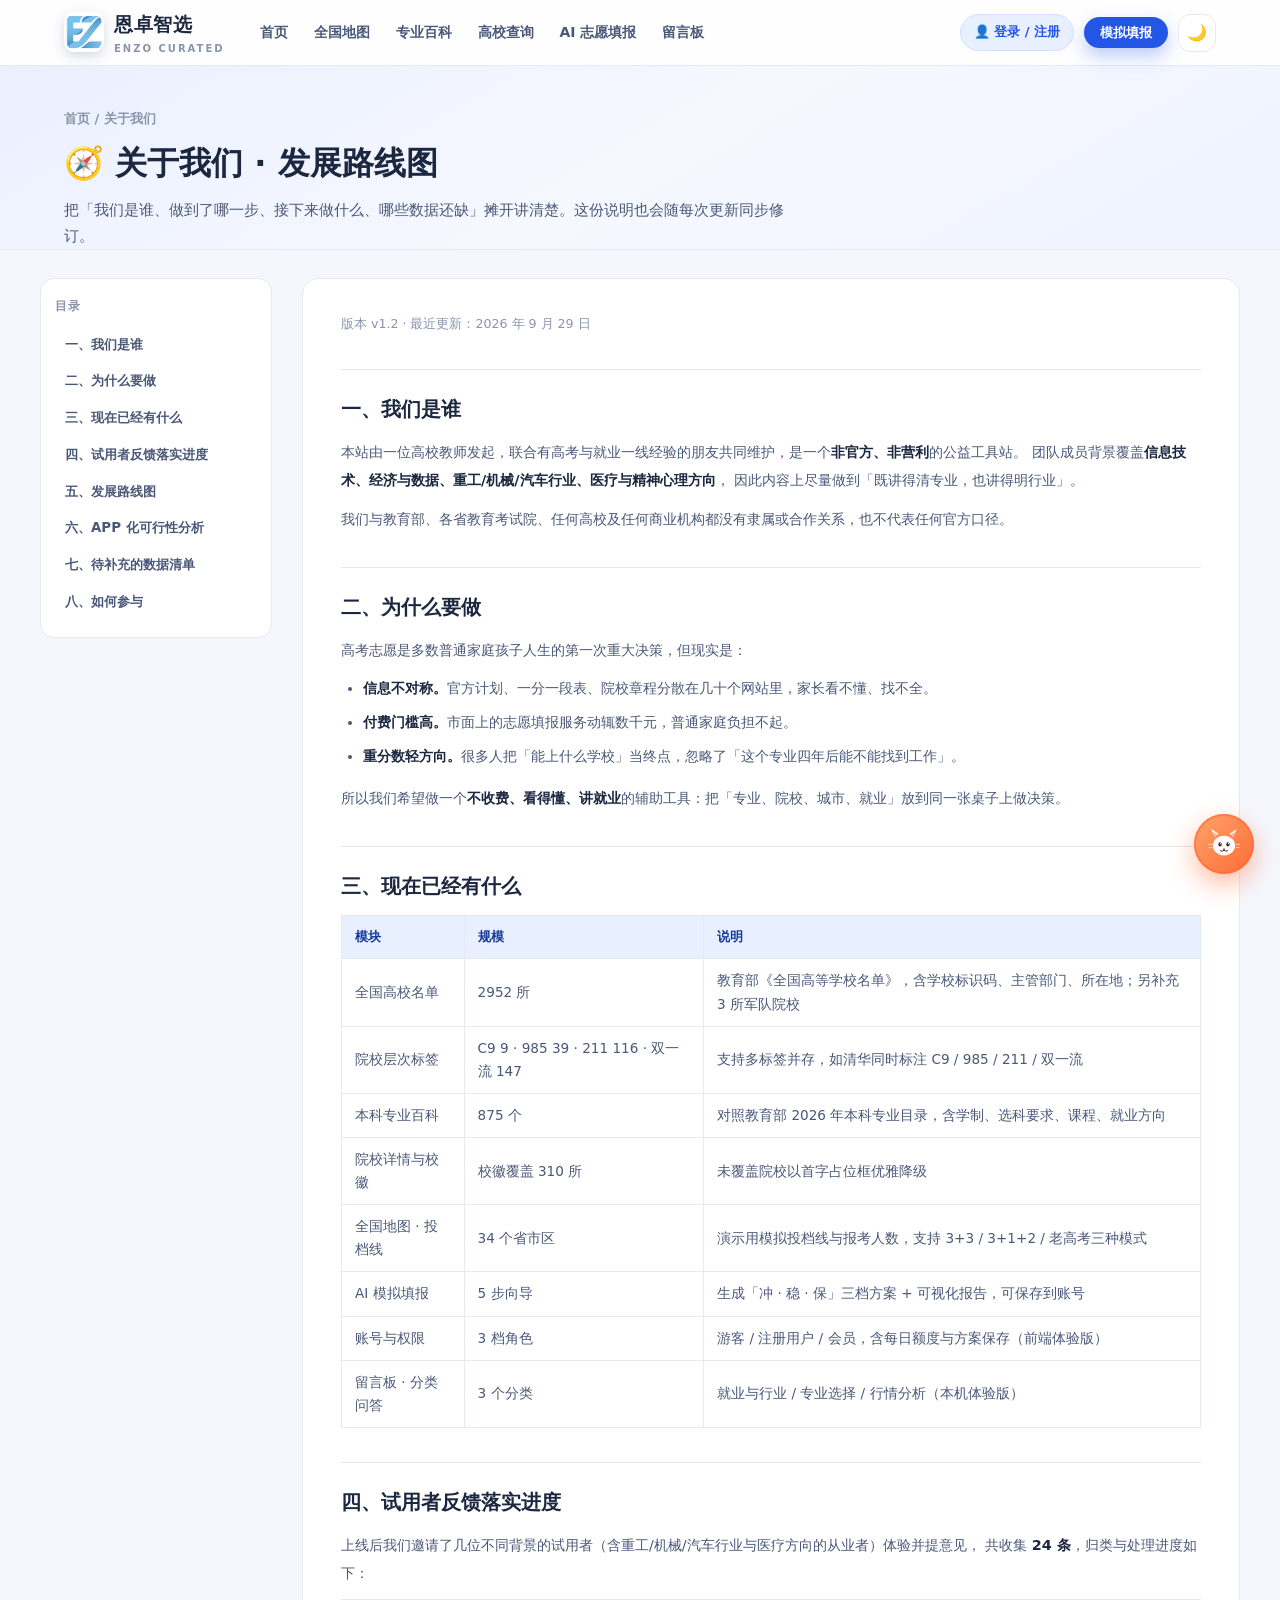
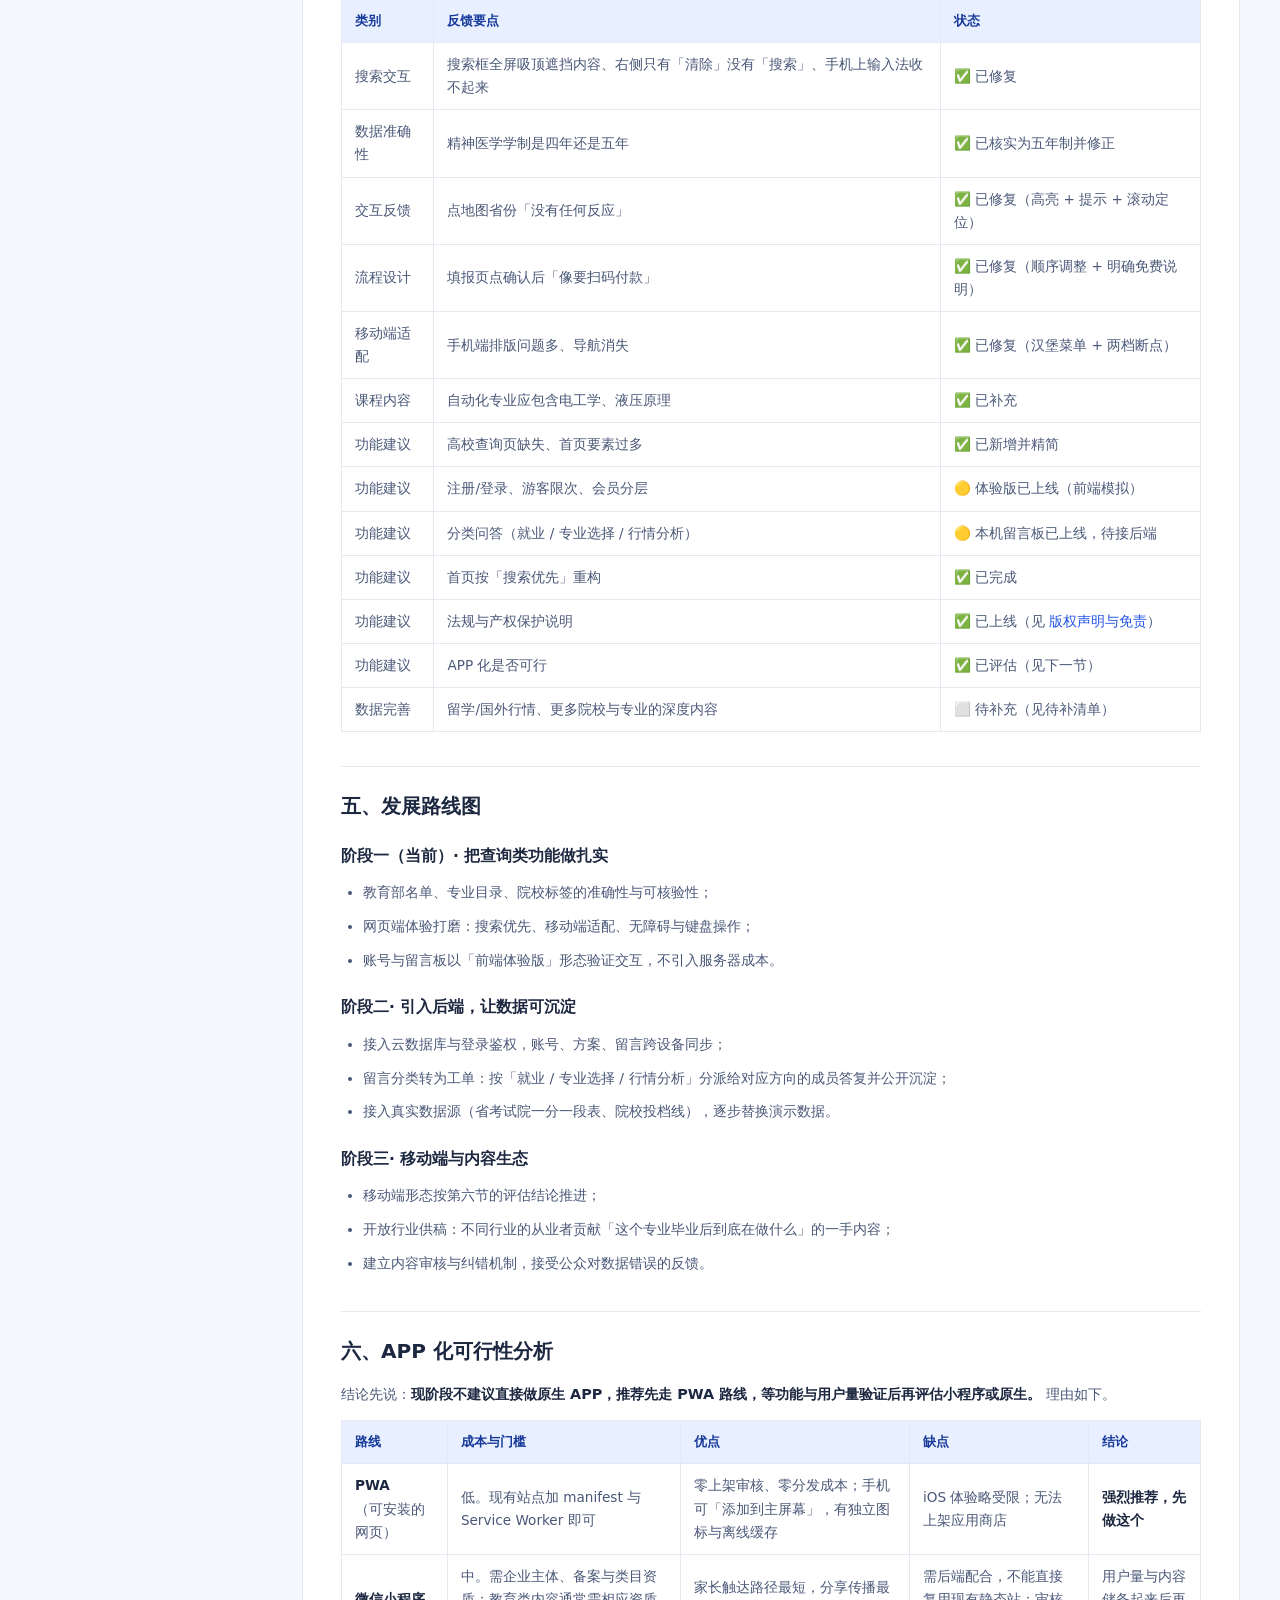
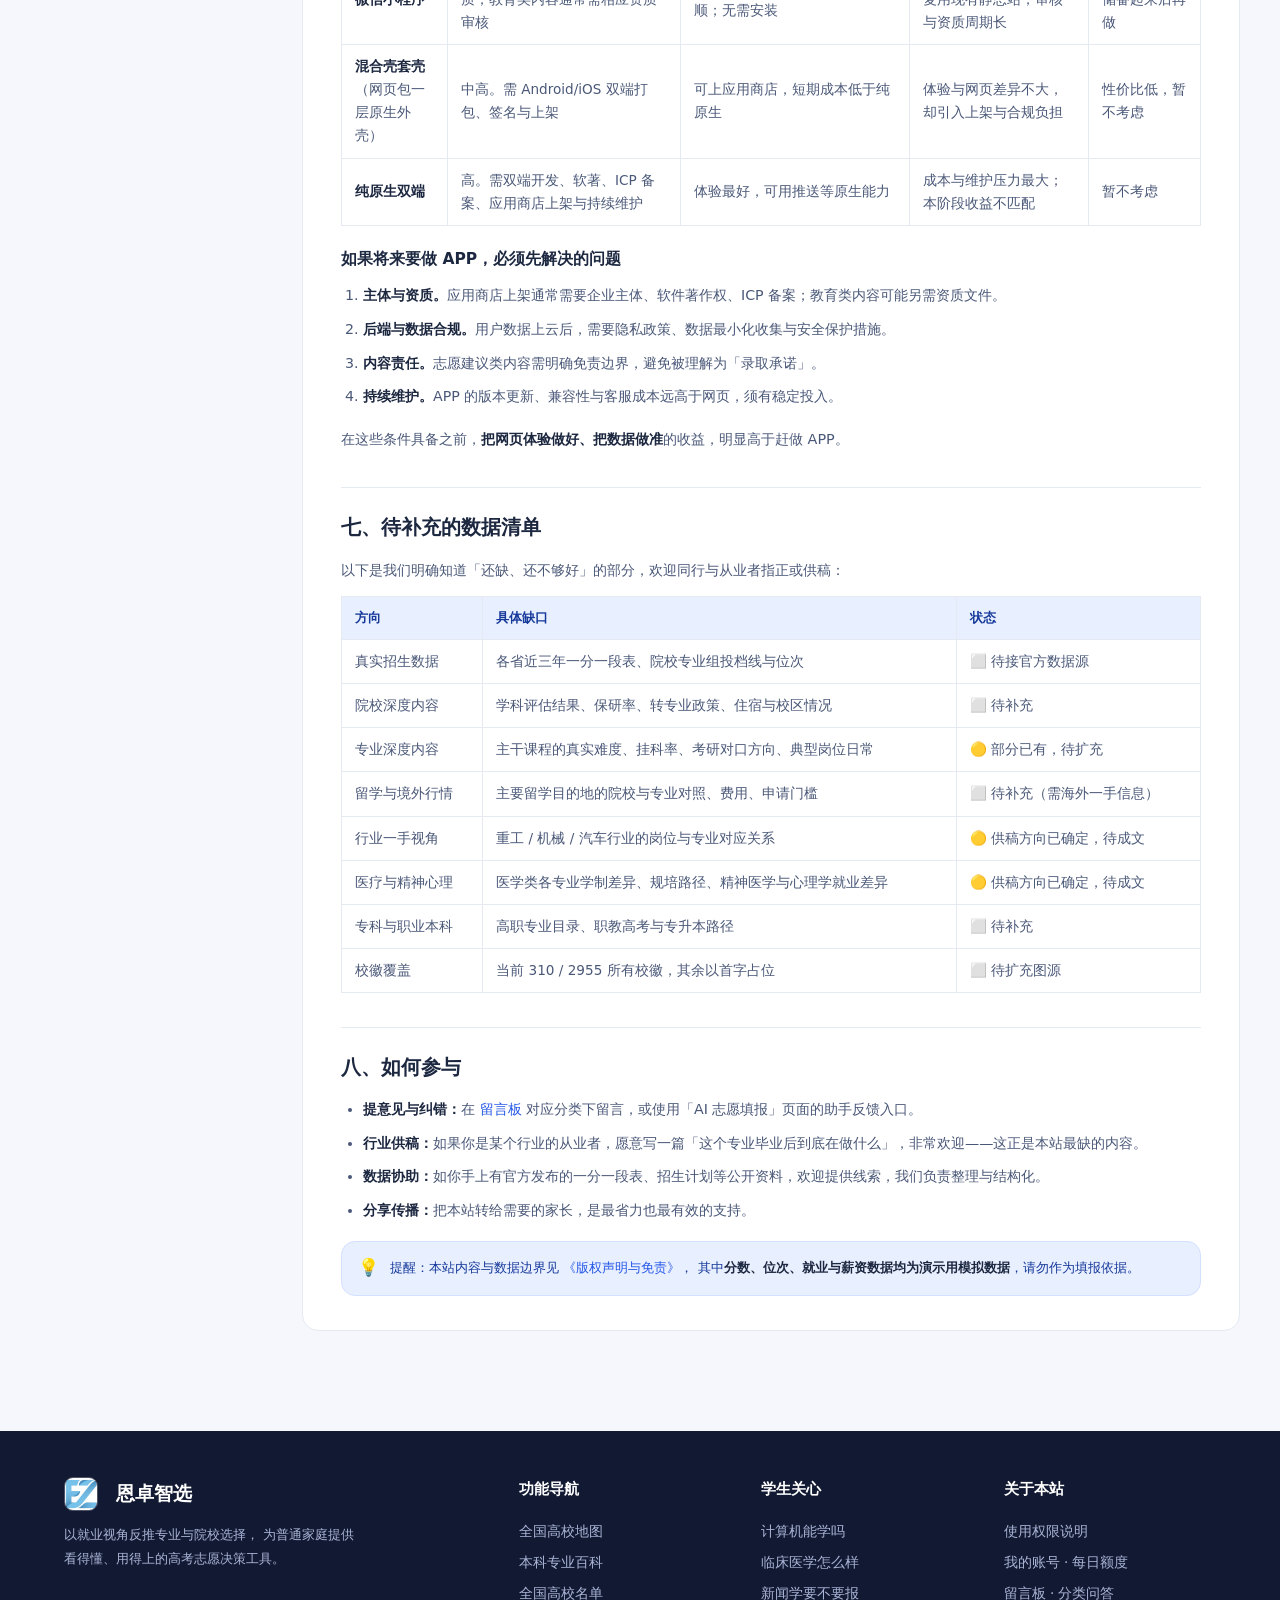
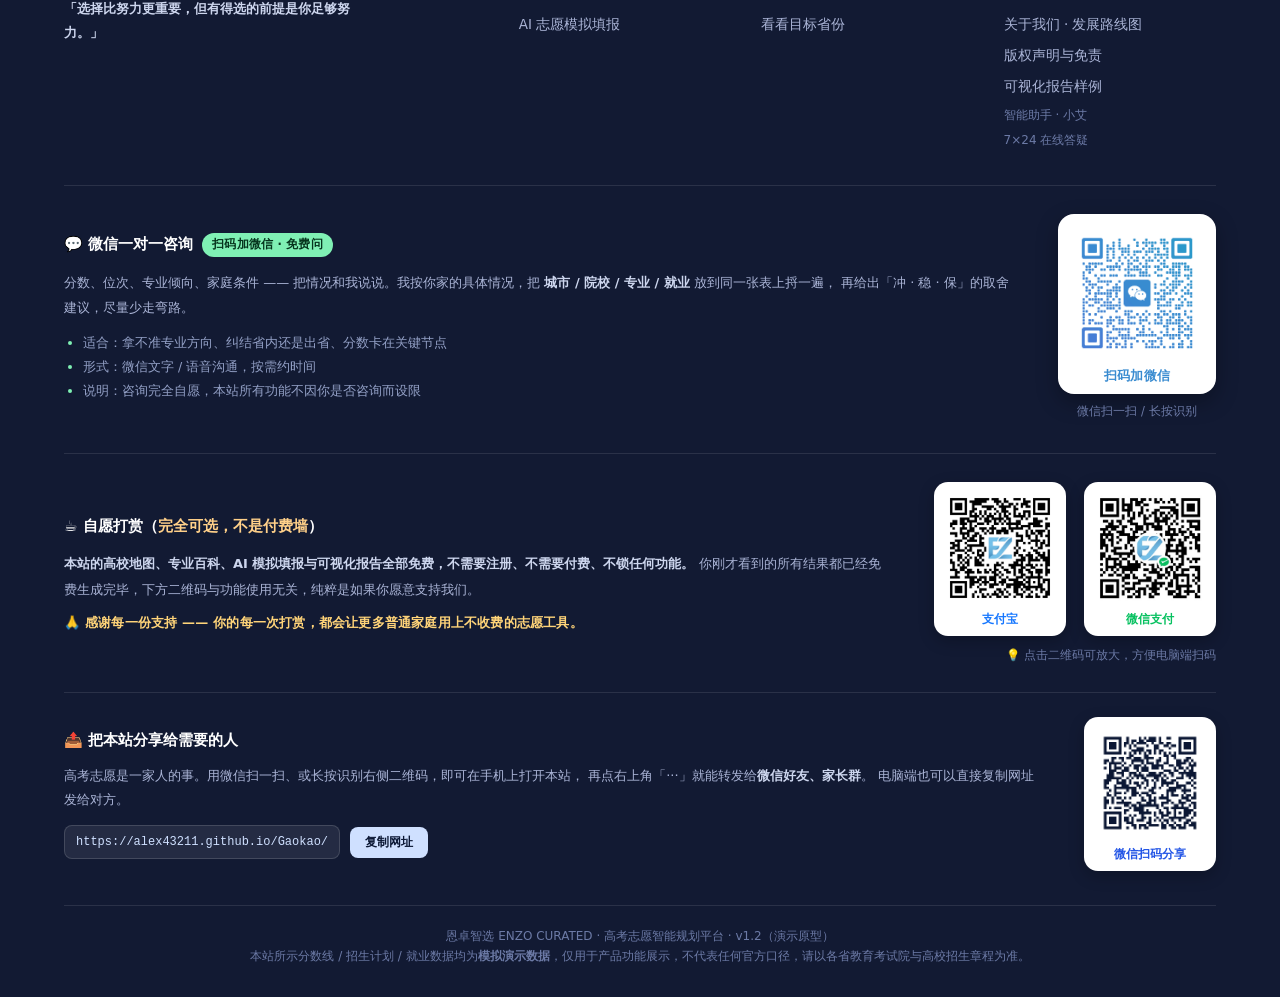
==== commit 273f168f: "feat(theme): 顶栏新增深蓝背景切换按钮 - 顶栏右上角新增主题切换按钮（🌙/☀️），点击在浅色与深蓝背景之间往返 - 配色改为变量分层：语义色 + 表面色，深色主题只重写变量，组件规则零复" ====
--- a/about.html
+++ b/about.html
@@ -24,6 +24,7 @@
 <link rel="icon" type="image/jpeg" href="assets/logo.jpg">
 <link rel="stylesheet" href="assets/css/style.css">
 <link rel="stylesheet" href="assets/css/app.css">
+<script>/* 首帧应用主题，避免深色模式刷新时白屏闪烁 */(function(){try{var t=localStorage.getItem("enzo_theme");if(t==="dark"){var d=document.documentElement;d.setAttribute("data-theme","dark");d.style.colorScheme="dark";}}catch(e){}})();</script>
 </head>
 <body>
 <div id="siteHeader"></div>
--- a/assets/css/style.css
+++ b/assets/css/style.css
@@ -1,6 +1,12 @@
 /* ============================================================
    高考志愿规划平台 v1.0 — 全站设计系统
    浅色主题 / 教育科技风
+
+   配色采用「变量分层」：
+     · 语义色（--brand / --ink / --line …）决定正文与组件观感
+     · 表面色（--surface / --surface-2 …）决定「白底面板」的层次
+   深色主题（html[data-theme="dark"]，见文件末尾）只重写这两组变量，
+   组件规则一律引用变量，因此无需为深色模式复制整套样式。
    ============================================================ */
 :root {
   --brand: #2456e6;
@@ -19,6 +25,20 @@
   --line: #e4e9f2;
   --bg: #f5f7fd;
   --card: #ffffff;
+  /* 表面层次：面板 / 次级面板 / 输入控件 / 轨道底 */
+  --surface: #ffffff;
+  --surface-2: #fbfcff;
+  --surface-3: #f1f4fa;
+  --surface-4: #eef1f6;
+  --row-hover: #fafcff;
+  --line-strong: #cddcff;
+  /* 顶部导航与两处渐变横幅（深色模式下需整体换色） */
+  --topbar-bg: rgba(255,255,255,.86);
+  --hero-bg:
+    radial-gradient(900px 500px at 85% -10%, rgba(111,143,255,.35), transparent 60%),
+    radial-gradient(700px 420px at -10% 20%, rgba(255,107,53,.14), transparent 55%),
+    linear-gradient(160deg, #f0f4ff 0%, #f7f9ff 45%, #eef4ff 100%);
+  --page-hero-bg: linear-gradient(150deg, #eaf0ff, #f6f8ff 50%, #eef3ff);
   --shadow: 0 10px 30px rgba(28, 44, 90, .08);
   --shadow-lg: 0 22px 60px rgba(28, 44, 90, .14);
   --radius: 16px;
@@ -46,7 +66,7 @@
 .topbar {
   position: sticky; top: 0; z-index: 900;
   height: var(--nav-h);
-  background: rgba(255,255,255,.86);
+  background: var(--topbar-bg);
   backdrop-filter: blur(14px);
   border-bottom: 1px solid var(--line);
 }
@@ -80,7 +100,7 @@
 /* ---------- 汉堡菜单（窄屏专用，桌面端隐藏） ---------- */
 .nav-toggle {
   display: none; width: 44px; height: 44px; padding: 0;
-  border: 1px solid var(--line); border-radius: 12px; background: #fff;
+  border: 1px solid var(--line); border-radius: 12px; background: var(--surface);
   cursor: pointer; flex-direction: column; align-items: center; justify-content: center; gap: 5px;
 }
 .nav-toggle span { display: block; width: 18px; height: 2px; background: var(--ink); border-radius: 2px; transition: .25s; }
@@ -91,7 +111,7 @@
 .mobile-nav {
   display: none; position: fixed; left: 0; right: 0;
   top: var(--nav-h); z-index: 899;
-  background: #fff; border-bottom: 1px solid var(--line);
+  background: var(--surface); border-bottom: 1px solid var(--line);
   box-shadow: var(--shadow);
   max-height: 0; overflow: hidden; transition: max-height .28s ease;
 }
@@ -115,7 +135,7 @@
 }
 .btn-brand { background: var(--brand); color: #fff; box-shadow: 0 8px 18px rgba(36,86,230,.3); }
 .btn-brand:hover { background: var(--brand-dark); transform: translateY(-1px); }
-.btn-ghost { background: #fff; color: var(--ink); border-color: var(--line); }
+.btn-ghost { background: var(--surface); color: var(--ink); border-color: var(--line); }
 .btn-ghost:hover { border-color: var(--brand); color: var(--brand); }
 .btn-accent { background: var(--accent); color: #fff; box-shadow: 0 8px 18px rgba(255,107,53,.32); }
 .btn-accent:hover { filter: brightness(1.06); transform: translateY(-1px); }
@@ -124,16 +144,13 @@
 /* ---------- 首页 Hero ---------- */
 .hero {
   position: relative; overflow: hidden;
-  background:
-    radial-gradient(900px 500px at 85% -10%, rgba(111,143,255,.35), transparent 60%),
-    radial-gradient(700px 420px at -10% 20%, rgba(255,107,53,.14), transparent 55%),
-    linear-gradient(160deg, #f0f4ff 0%, #f7f9ff 45%, #eef4ff 100%);
+  background: var(--hero-bg);
   padding: 72px 0 40px;
 }
 .hero-grid { display: grid; grid-template-columns: 1.15fr .85fr; gap: 48px; align-items: center; }
 .hero-eyebrow {
   display:inline-flex; align-items:center; gap:8px; font-size:13px; font-weight:700;
-  color: var(--brand); background:#fff; border:1px solid #d6e2ff; padding:6px 14px;
+  color: var(--brand); background:var(--surface); border:1px solid #d6e2ff; padding:6px 14px;
   border-radius:999px; margin-bottom:20px; box-shadow:0 4px 12px rgba(36,86,230,.08);
 }
 .hero h1 { font-size: clamp(32px, 4.4vw, 52px); line-height: 1.22; font-weight: 900; letter-spacing:.5px; }
@@ -148,14 +165,14 @@
 .home-search-input input {
   width:100%; padding: 13px 38px 13px 42px; border:1.5px solid var(--line);
   border-radius:999px; font-size:15px; font-family:var(--font); outline:none;
-  background:#fff; transition:.2s;
+  background:var(--surface); transition:.2s;
 }
 .home-search-input input:focus { border-color:var(--brand); box-shadow:0 0 0 4px rgba(36,86,230,.1); }
 .home-search-input .hsi { position:absolute; left:15px; top:50%; transform:translateY(-50%); font-size:16px; color:var(--ink-3); }
 .hs-clear {
   position:absolute; right:13px; top:50%; transform:translateY(-50%);
   width:22px; height:22px; border:none; border-radius:50%; cursor:pointer;
-  background:#e3e9f5; color:var(--ink-2); font-size:12px; line-height:1;
+  background:var(--surface-4); color:var(--ink-2); font-size:12px; line-height:1;
   display:none; place-items:center; padding:0;
 }
 .home-search.has-val .hs-clear { display:grid; }
@@ -165,7 +182,7 @@
 .hs-results.open { display:grid; }
 .hs-group { font-size:13px; font-weight:800; color:var(--ink-2); margin-top:6px; }
 .hs-card {
-  display:block; background:#fff; border:1px solid var(--line); border-radius:14px;
+  display:block; background:var(--surface); border:1px solid var(--line); border-radius:14px;
   padding: 13px 16px; transition:.2s; color:inherit;
 }
 .hs-card:hover { border-color:#cddcff; box-shadow: var(--shadow); transform: translateY(-2px); }
@@ -173,13 +190,13 @@
 .hs-card-h b { font-size:15.5px; font-weight:800; }
 .hs-card-m { font-size:12px; color:var(--ink-3); margin-top:4px; }
 .hs-card-d { font-size:13px; color:var(--ink-2); margin-top:6px; line-height:1.7; }
-.hs-empty { font-size:14px; color:var(--ink-2); line-height:1.9; background:#fff; border:1px dashed var(--line); border-radius:14px; padding:18px; }
+.hs-empty { font-size:14px; color:var(--ink-2); line-height:1.9; background:var(--surface); border:1px dashed var(--line); border-radius:14px; padding:18px; }
 .hs-more { margin-top:8px; font-size:13.5px; font-weight:700; }
 
 /* ---------- 高校页：官方链接卡 ---------- */
 .link-card {
   display:block; padding:14px 16px; border:1px solid var(--line); border-radius:14px;
-  background:#fff; color:inherit; transition:.2s;
+  background:var(--surface); color:inherit; transition:.2s;
 }
 .link-card:hover { border-color:#cddcff; box-shadow:var(--shadow); transform:translateY(-2px); }
 .link-card b { display:block; font-size:14.5px; font-weight:800; color:var(--brand); }
@@ -189,7 +206,7 @@
 .hero-trust .t span { font-size:12.5px; }
 .hero-visual { position: relative; }
 .hero-card {
-  background: #fff; border-radius: 24px; padding: 22px; box-shadow: var(--shadow-lg);
+  background: var(--surface); border-radius: 24px; padding: 22px; box-shadow: var(--shadow-lg);
   border: 1px solid rgba(255,255,255,.9);
 }
 .hero-mini-map { width:100%; height:270px; }
@@ -198,7 +215,7 @@
 .mini-stat b { font-size:16px; color:var(--brand); display:block; }
 .mini-stat span { font-size:11.5px; color:var(--ink-3); }
 .float-chip {
-  position:absolute; background:#fff; border-radius:14px; box-shadow:var(--shadow-lg);
+  position:absolute; background:var(--surface); border-radius:14px; box-shadow:var(--shadow-lg);
   padding:10px 14px; font-size:12.5px; font-weight:700; display:flex; gap:8px; align-items:center;
   border:1px solid var(--line); animation: bob 3.2s ease-in-out infinite;
 }
@@ -208,7 +225,7 @@
 
 /* ---------- 区块通用 ---------- */
 .section { padding: 66px 0; }
-.section.alt { background: #fff; border-top: 1px solid var(--line); border-bottom:1px solid var(--line); }
+.section.alt { background: var(--surface); border-top: 1px solid var(--line); border-bottom:1px solid var(--line); }
 .section-head { text-align:center; max-width:720px; margin:0 auto 40px; }
 .section-head .tag { color: var(--brand); font-weight:800; font-size:13px; letter-spacing:2.5px; text-transform: uppercase; }
 .section-head h2 { font-size: clamp(24px, 3vw, 34px); font-weight: 900; margin: 8px 0 10px; }
@@ -241,7 +258,7 @@
 .ib-purple{ background:#f0ebff;} .ib-red{ background: var(--red-soft);}
 
 /* ---------- 功能入口卡片 (首页4大) ---------- */
-.feat-card { background:#fff; border-radius:20px; padding:26px 24px; border:1px solid var(--line); transition:.25s; position:relative; display:block; color:inherit; }
+.feat-card { background:var(--surface); border-radius:20px; padding:26px 24px; border:1px solid var(--line); transition:.25s; position:relative; display:block; color:inherit; }
 .feat-card:hover { transform: translateY(-6px); box-shadow: var(--shadow-lg); border-color:#cddcff; }
 .feat-card .num { position:absolute; top:18px; right:22px; font-size:13px; font-weight:800; color:#cdd6ea; }
 .feat-card .ico { width:58px;height:58px;border-radius:18px;display:grid;place-items:center;font-size:27px;margin-bottom:18px; }
@@ -252,23 +269,23 @@
 
 /* ---------- 地图页 ---------- */
 .page-hero {
-  background: linear-gradient(150deg, #eaf0ff, #f6f8ff 50%, #eef3ff);
+  background: var(--page-hero-bg);
   border-bottom:1px solid var(--line); padding: 42px 0 0;
 }
 .page-hero h1 { font-size: clamp(24px,3vw,32px); font-weight:900; }
 .page-hero .crumb { color:var(--ink-3); font-size:13px; font-weight:600; margin-bottom:6px; }
 .page-hero p { color:var(--ink-2); margin-top:8px; max-width:720px; }
 .map-layout { display:grid; grid-template-columns: 1.5fr 1fr; gap: 24px; padding: 30px 0 70px; align-items:start; }
-.map-shell { background:#fff; border:1px solid var(--line); border-radius:20px; padding:16px; box-shadow: var(--shadow); }
+.map-shell { background:var(--surface); border:1px solid var(--line); border-radius:20px; padding:16px; box-shadow: var(--shadow); }
 #chinaMap { width:100%; height:640px; }
 .map-tip { font-size:12.5px; color:var(--ink-3); padding: 8px 6px 0; display:flex; gap:14px; flex-wrap:wrap; }
 .legend-dot { display:inline-block; width:10px;height:10px;border-radius:3px;margin-right:5px; }
 .side-panel { display:flex; flex-direction:column; gap:16px; }
-.side-stat-card { background:#fff;border:1px solid var(--line);border-radius:16px;padding:18px 20px;box-shadow:var(--shadow); }
+.side-stat-card { background:var(--surface);border:1px solid var(--line);border-radius:16px;padding:18px 20px;box-shadow:var(--shadow); }
 .side-stat-card h4 { font-size:13px; color:var(--ink-3); font-weight:700; letter-spacing:1px; margin-bottom:12px; }
 .prov-quick { display:grid; grid-template-columns:repeat(3,1fr); gap:9px; }
 .prov-quick button {
-  border:1px solid var(--line); background:#fff; border-radius:10px; padding:9px 4px;
+  border:1px solid var(--line); background:var(--surface); border-radius:10px; padding:9px 4px;
   font-family:var(--font); font-size:13px; font-weight:700; color:var(--ink-2); cursor:pointer; transition:.18s;
 }
 .prov-quick button:hover { border-color:var(--brand); color:var(--brand); background:var(--brand-soft); }
@@ -292,17 +309,17 @@
 .prov-body { padding: 46px 0 80px; }
 
 /* ---------- 表格 / 列表 ---------- */
-.data-table { width:100%; border-collapse: collapse; background:#fff; border-radius:14px; overflow:hidden; border:1px solid var(--line); font-size:13.8px; }
+.data-table { width:100%; border-collapse: collapse; background:var(--surface); border-radius:14px; overflow:hidden; border:1px solid var(--line); font-size:13.8px; }
 .data-table th { background:var(--brand-soft); color:var(--brand-dark); text-align:left; padding:12px 14px; font-weight:800; font-size:13px; }
 .data-table td { padding:11px 14px; border-top:1px solid var(--line); }
-.data-table tr:hover td { background:#fafcff; }
+.data-table tr:hover td { background:var(--row-hover); }
 
 .chip {
   display:inline-block; padding:2px 10px; border-radius:999px; font-size:12px; font-weight:700;
   background:var(--brand-soft); color:var(--brand); margin:2px 3px 2px 0;
 }
 .chip.green{background:var(--green-soft);color:var(--green);} .chip.gold{background:#fff6dd;color:#b07d00;}
-.chip.red{background:var(--red-soft);color:var(--red);} .chip.gray{background:#eef1f6;color:var(--ink-3);}
+.chip.red{background:var(--red-soft);color:var(--red);} .chip.gray{background:var(--surface-4);color:var(--ink-3);}
 .chip.purple{background:#f0ebff;color:#6b4fd8;}
 
 .tag-badge {
@@ -311,13 +328,13 @@
 .tag-985{background:linear-gradient(120deg,#7b2ff7,#2456e6);color:#fff;}
 .tag-211{background:linear-gradient(120deg,#2456e6,#2aa1e6);color:#fff;}
 .tag-syl{background:linear-gradient(120deg,#ff6b35,#f5b301);color:#fff;}
-.tag-ben{background:#eef1f6;color:var(--ink-2);}
+.tag-ben{background:var(--surface-4);color:var(--ink-2);}
 
 /* ---------- 专业百科 ---------- */
 /* 注意：filter-bar 曾经是 position:sticky 永久吸顶，手机上占掉近半屏，
    用户反馈「滑到哪都挡着」。改为「只在与页面顶部同屏时吸附」——
    即用 :not(.stuck) 控制：一旦滚过 hero 区就取消吸顶，让内容占满屏幕。 */
-.filter-bar { background:#fff; border:1px solid var(--line); border-radius:16px; padding: 14px; box-shadow: var(--shadow); margin-bottom: 24px; }
+.filter-bar { background:var(--surface); border:1px solid var(--line); border-radius:16px; padding: 14px; box-shadow: var(--shadow); margin-bottom: 24px; }
 .filter-bar.stuck { position:sticky; top: calc(var(--nav-h) + 8px); z-index: 50; }
 
 /* 搜索栏：搜完即收起，把屏幕让给结果 */
@@ -329,7 +346,7 @@
 .search-clear {
   position:absolute; right:12px; top:50%; transform:translateY(-50%);
   width:22px; height:22px; border:none; border-radius:50%; cursor:pointer;
-  background:#e3e9f5; color:var(--ink-2); font-size:12px; line-height:1;
+  background:var(--surface-4); color:var(--ink-2); font-size:12px; line-height:1;
   display:none; place-items:center; padding:0;
 }
 .search-box.has-val .search-clear { display:grid; }
@@ -338,22 +355,22 @@
 /* 搜索折叠：搜完点按钮即收起，结果直接顶到上方 */
 .search-collapsed {
   display:flex; align-items:center; justify-content:space-between; gap:10px;
-  padding: 9px 14px; background:#f4f7ff; border:1px solid #dbe4ff;
+  padding: 9px 14px; background:var(--surface-3); border:1px solid #dbe4ff;
   border-radius: 12px; margin-bottom: 14px;
 }
 .search-collapsed .q { font-size:13.5px; color:var(--ink-2); }
 .search-collapsed .q b { color:var(--brand); }
 .search-collapsed button {
-  border:1px solid var(--line); background:#fff; color:var(--ink-2);
+  border:1px solid var(--line); background:var(--surface); color:var(--ink-2);
   border-radius:999px; padding:5px 13px; font-size:12.5px; font-weight:700;
   cursor:pointer; font-family:var(--font); white-space:nowrap;
 }
 .search-collapsed button:hover { border-color:var(--brand); color:var(--brand); }
 .filter-tags { display:flex; gap:8px; flex-wrap:wrap; }
-.ft { padding:6px 15px; border-radius:999px; border:1.5px solid var(--line); background:#fff; font-size:13px; font-weight:700; color:var(--ink-2); cursor:pointer; font-family:var(--font); transition:.18s; }
+.ft { padding:6px 15px; border-radius:999px; border:1.5px solid var(--line); background:var(--surface); font-size:13px; font-weight:700; color:var(--ink-2); cursor:pointer; font-family:var(--font); transition:.18s; }
 .ft:hover{ border-color:var(--brand); color:var(--brand);}
 .ft.on { background:var(--brand); border-color:var(--brand); color:#fff; }
-.major-card { background:#fff; border:1px solid var(--line); border-radius:16px; padding:20px; transition:.22s; cursor:pointer; position:relative; }
+.major-card { background:var(--surface); border:1px solid var(--line); border-radius:16px; padding:20px; transition:.22s; cursor:pointer; position:relative; }
 .major-card:hover { transform: translateY(-4px); box-shadow: var(--shadow-lg); border-color:#cddcff; }
 .major-card .top { display:flex; justify-content:space-between; align-items:flex-start; gap:8px; }
 .major-card h3 { font-size:16.5px; font-weight:900; }
@@ -367,7 +384,7 @@
 .modal-mask { position:fixed; inset:0; background:rgba(15,23,48,.5); backdrop-filter: blur(4px); z-index:1200; display:none; align-items:flex-start; justify-content:center; padding:6vh 18px; overflow:auto; }
 .modal-mask.open { display:flex; }
 .modal {
-  background:#fff; border-radius:22px; max-width: 760px; width:100%; padding: 30px 32px;
+  background:var(--surface); border-radius:22px; max-width: 760px; width:100%; padding: 30px 32px;
   box-shadow: var(--shadow-lg); animation: pop .25s ease;
 }
 @keyframes pop { from{ transform: translateY(18px) scale(.98); opacity:0;} to{ transform:none; opacity:1;} }
@@ -375,7 +392,7 @@
 .modal .close-x { position:absolute; top:18px; right:20px; cursor:pointer; font-size:20px; color:var(--ink-3); background:none; border:none; }
 
 /* ---------- 表单(填报) ---------- */
-.wizard-card { background:#fff; border:1px solid var(--line); border-radius:22px; box-shadow:var(--shadow); overflow:hidden; }
+.wizard-card { background:var(--surface); border:1px solid var(--line); border-radius:22px; box-shadow:var(--shadow); overflow:hidden; }
 .wizard-steps { display:flex; background: var(--bg); border-bottom:1px solid var(--line); padding: 0 8px; position:relative; }
 .wstep { flex:1; text-align:center; padding:15px 6px; font-size:13px; color:var(--ink-3); font-weight:700; position:relative; border-bottom:3px solid transparent; cursor:pointer; }
 .wstep .n { display:inline-grid; place-items:center; width:24px;height:24px;border-radius:50%;background:#dde4f2;color:#fff;font-size:12px;margin-right:6px;font-weight:900; }
@@ -392,7 +409,7 @@
 .form-label { font-size:13px; font-weight:800; color:var(--ink-3); letter-spacing:.6px; margin-bottom:14px; }
 .form-label b { font-size:16px; color:var(--ink); margin-left:8px; letter-spacing:0; }
 .select-grid { display:grid; grid-template-columns: repeat(4,1fr); gap:10px; }
-.opt-card { border:1.6px solid var(--line); border-radius:13px; padding: 13px 10px; text-align:center; cursor:pointer; background:#fff; transition:.15s; font-size:14px; font-weight:700; color:var(--ink-2); }
+.opt-card { border:1.6px solid var(--line); border-radius:13px; padding: 13px 10px; text-align:center; cursor:pointer; background:var(--surface); transition:.15s; font-size:14px; font-weight:700; color:var(--ink-2); }
 .opt-card small { display:block; font-size:11px; color:var(--ink-3); font-weight:600; margin-top:2px; }
 .opt-card:hover { border-color:var(--brand); }
 .opt-card.on { border-color: var(--brand); background: var(--brand-soft); color: var(--brand); box-shadow: inset 0 0 0 1px var(--brand); }
@@ -432,7 +449,7 @@
 .foot-qrs { display:flex; gap:18px; }
 .foot-qr {
   width: 132px; padding: 10px 10px 8px; border:0; border-radius: 14px;
-  background:#fff; cursor: zoom-in; font-family: inherit;
+  background:var(--surface); cursor: zoom-in; font-family: inherit;
   box-shadow: 0 5px 16px rgba(0,0,0,.24);
   transition: transform .22s, box-shadow .22s;
 }
@@ -468,7 +485,7 @@
 .foot-share-copy:hover { background:#fff; transform: translateY(-1px); }
 .foot-share-qr {
   width: 132px; padding: 10px 10px 8px; border:0; border-radius: 14px;
-  background:#fff; cursor: zoom-in; font-family: inherit;
+  background:var(--surface); cursor: zoom-in; font-family: inherit;
   box-shadow: 0 5px 16px rgba(0,0,0,.24);
   transition: transform .22s, box-shadow .22s;
 }
@@ -484,7 +501,7 @@
 }
 .qr-lightbox.open { display:grid; }
 .qr-lightbox img {
-  width: min(72vw, 72vh, 400px); display:block; background:#fff;
+  width: min(72vw, 72vh, 400px); display:block; background:var(--surface);
   padding: 14px; border-radius: 18px; box-shadow: 0 24px 60px rgba(0,0,0,.5);
 }
 .qr-lightbox .cap { color:#fff; text-align:center; font-size:14px; font-weight:700; margin-top: 14px; }
@@ -532,7 +549,7 @@
 @keyframes pulse { 0%{ transform: scale(1); opacity:.9;} 100%{ transform:scale(1.55); opacity:0;} }
 .chat-panel {
   position: fixed; right: 24px; bottom: 96px; z-index: 1001; width: 390px; height: min(600px, calc(100vh - 130px));
-  background:#fff; border-radius: 22px; box-shadow: var(--shadow-lg); overflow:hidden;
+  background:var(--surface); border-radius: 22px; box-shadow: var(--shadow-lg); overflow:hidden;
   display:none; flex-direction: column; border: 1px solid var(--line);
   transform-origin: bottom right;
 }
@@ -551,14 +568,14 @@
 .chat-body { flex:1; overflow-y:auto; padding:16px 14px; background:#f8faff; display:flex; flex-direction:column; gap:12px; }
 .chat-msg { max-width: 82%; padding: 10px 14px; border-radius: 15px; font-size: 13.8px; line-height:1.65; animation: msgIn .3s; white-space: pre-wrap; word-break: break-word; }
 @keyframes msgIn { from{ opacity:0; transform: translateY(6px);} to{ opacity:1; transform:none;} }
-.chat-msg.bot { background:#fff; border:1px solid var(--line); border-bottom-left-radius: 5px; align-self: flex-start; box-shadow: 0 3px 10px rgba(28,44,90,.05); }
+.chat-msg.bot { background:var(--surface); border:1px solid var(--line); border-bottom-left-radius: 5px; align-self: flex-start; box-shadow: 0 3px 10px rgba(28,44,90,.05); }
 .chat-msg.user { background: var(--brand); color:#fff; border-bottom-right-radius: 5px; align-self: flex-end; }
 .chat-msg .who { font-size:10.5px; font-weight:900; color: var(--ink-3); margin-bottom: 3px; letter-spacing: .5px; }
 .chat-msg.user .who { color: rgba(255,255,255,.75); }
 .chat-quick { display:flex; gap:7px; flex-wrap:wrap; padding: 9px 12px; background:#f8faff; border-top:1px dashed var(--line); }
-.chat-quick button { border:1px solid var(--line); background:#fff; border-radius:999px; font-size:12px; padding:5px 12px; color:var(--ink-2); cursor:pointer; font-family:var(--font); font-weight:600; transition:.15s; }
+.chat-quick button { border:1px solid var(--line); background:var(--surface); border-radius:999px; font-size:12px; padding:5px 12px; color:var(--ink-2); cursor:pointer; font-family:var(--font); font-weight:600; transition:.15s; }
 .chat-quick button:hover { color:var(--brand); border-color: var(--brand); background: var(--brand-soft); }
-.chat-input { display:flex; gap: 9px; padding: 11px 12px; background:#fff; border-top:1px solid var(--line); }
+.chat-input { display:flex; gap: 9px; padding: 11px 12px; background:var(--surface); border-top:1px solid var(--line); }
 .chat-input input { flex:1; border:1.5px solid var(--line); border-radius:999px; padding: 10px 16px; font-size:13.8px; font-family:var(--font); outline:none; }
 .chat-input input:focus{ border-color: var(--brand);}
 .chat-input button { width:42px;height:42px;border-radius:50%;border:none;background:var(--brand);color:#fff;font-size:17px;cursor:pointer; display:grid;place-items:center; }
@@ -579,13 +596,13 @@
 .report-cover .meta b { font-size:15px; }
 .cover-badge { position:absolute; top:26px; right:30px; background:rgba(255,255,255,.16); border:1px solid rgba(255,255,255,.3); padding:6px 14px; border-radius:999px; font-size:12px; font-weight:800; letter-spacing:2px; }
 .report-grid { display:grid; grid-template-columns: repeat(3,1fr); gap: 18px; margin: 24px 0; }
-.rkpi { background:#fff;border:1px solid var(--line);border-radius:16px;padding:20px;box-shadow:var(--shadow); }
+.rkpi { background:var(--surface);border:1px solid var(--line);border-radius:16px;padding:20px;box-shadow:var(--shadow); }
 .rkpi .l { font-size:12.5px;color:var(--ink-3);font-weight:700; }
 .rkpi .v { font-size:30px;font-weight:900; color: var(--ink); margin-top:4px; }
 .rkpi .v small{ font-size:15px; color: var(--ink-3); font-weight:700;}
 .rkpi .d { font-size:12.5px; margin-top:5px; font-weight:600; }
 .rkpi.danger .v{color:var(--red);} .rkpi.ok .v{color:var(--green);} .rkpi.warn .v{color:var(--gold);}
-.report-card { background:#fff; border:1px solid var(--line); border-radius: 20px; padding: 26px; box-shadow: var(--shadow); margin-bottom: 22px; }
+.report-card { background:var(--surface); border:1px solid var(--line); border-radius: 20px; padding: 26px; box-shadow: var(--shadow); margin-bottom: 22px; }
 .report-card h2 { font-size: 19px; font-weight: 900; display:flex; align-items:center; gap:10px; margin-bottom: 18px; }
 .report-card h2 .em { font-size: 23px; }
 .chart-box { height: 300px; width:100%; }
@@ -613,7 +630,7 @@
 
 @media print {
   .topbar, .site-footer, .chat-fab, .chat-panel, .print-btn, .no-print { display:none !important; }
-  body { background:#fff; }
+  body { background:var(--surface); }
   .report-shell { padding:0; max-width:100%; }
   .report-cover { border-radius:0; }
   .report-card, .rkpi { box-shadow:none; break-inside: avoid; }
@@ -746,7 +763,7 @@
 .lp-hint b { color:var(--brand); }
 .lp-select {
   width:100%; margin-top:10px; padding:9px 12px; font-size:13.5px; font-family:inherit;
-  color:var(--ink); background:#fff; border:1px solid var(--line); border-radius:10px; cursor:pointer;
+  color:var(--ink); background:var(--surface); border:1px solid var(--line); border-radius:10px; cursor:pointer;
 }
 .lp-select:focus { outline:none; border-color:var(--brand); box-shadow:0 0 0 3px var(--brand-soft); }
 .lp-picked { display:flex; align-items:center; justify-content:space-between; gap:8px; margin-bottom:6px; }
@@ -767,7 +784,7 @@
 .lp-year:last-of-type { margin-bottom:0; }
 .lp-year-h {
   display:flex; align-items:baseline; justify-content:space-between; gap:8px; flex-wrap:wrap;
-  padding:8px 12px; background:#f4f7ff; border-bottom:1px solid var(--line);
+  padding:8px 12px; background:var(--surface-3); border-bottom:1px solid var(--line);
 }
 .lp-year-h b { font-size:14px; color:var(--brand); font-weight:800; }
 .lp-year-h .lp-cand { font-size:12px; color:var(--ink-2); font-weight:600; text-align:right; line-height:1.7; }
@@ -784,3 +801,116 @@
 .lp-split .sp b { font-size:15.5px; color:var(--brand); font-weight:800; }
 .lp-delta { font-weight:700; font-size:11.5px; color:var(--ink-3); }
 .lp-src { margin-top:10px; font-size:11px; color:var(--ink-3); line-height:1.85; }
+
+/* ============================================================
+   主题切换按钮（顶栏右侧）
+   ============================================================ */
+.theme-toggle {
+  width: 38px; height: 38px; flex: 0 0 38px;
+  display: inline-grid; place-items: center;
+  border: 1px solid var(--line); border-radius: 12px;
+  background: var(--surface); color: var(--ink-2);
+  font-size: 16px; line-height: 1; padding: 0; cursor: pointer;
+  transition: border-color .2s, color .2s, transform .2s;
+}
+.theme-toggle:hover { border-color: var(--brand); color: var(--brand); transform: translateY(-1px); }
+.theme-toggle:active { transform: translateY(0) scale(.95); }
+.theme-toggle:focus-visible { outline: 2px solid var(--brand); outline-offset: 2px; }
+.theme-toggle .tt-ico { display: block; transition: transform .35s ease; }
+html[data-theme="dark"] .theme-toggle .tt-ico { transform: rotate(-18deg); }
+
+@media (max-width: 480px) {
+  .theme-toggle { width: 34px; height: 34px; flex-basis: 34px; font-size: 15px; }
+}
+
+/* ============================================================
+   深色主题 —— 深蓝背景
+   只覆写变量 + 少量「浅色硬编码」的历史遗留，组件规则无需重写。
+   切换方式：html[data-theme="dark"]（由 assets/js/theme.js 写入）
+   ============================================================ */
+html[data-theme="dark"] {
+  color-scheme: dark;
+
+  /* 语义色：深底上需要更亮的文字与更亮的品牌色 */
+  --brand: #6d8dff;
+  --brand-dark: #a8c0ff;
+  --brand-soft: #1b2a52;
+  --accent: #ff8556;
+  --accent-soft: #3a2418;
+  --gold: #ffc63d;
+  --green: #2ecf9b;
+  --green-soft: #103226;
+  --red: #ff6b6f;
+  --red-soft: #3a1c20;
+  --ink: #e9eefb;
+  --ink-2: #b3c1e0;
+  --ink-3: #7e8fb8;
+  --line: #26355c;
+  --line-strong: #3a5a9e;
+
+  /* 表面色：深蓝底 + 略亮的面板，保持层次感 */
+  --bg: #0a1230;
+  --card: #131f42;
+  --surface: #131f42;
+  --surface-2: #0f1a38;
+  --surface-3: #18244a;
+  --surface-4: #223054;
+  --row-hover: #1a2749;
+
+  --topbar-bg: rgba(11,18,42,.88);
+  --hero-bg:
+    radial-gradient(900px 500px at 85% -10%, rgba(80,120,255,.28), transparent 60%),
+    radial-gradient(700px 420px at -10% 20%, rgba(255,107,53,.12), transparent 55%),
+    linear-gradient(160deg, #0b1533 0%, #0d193c 45%, #0a1229 100%);
+  --page-hero-bg: linear-gradient(150deg, #101c40, #0c1734 50%, #0a1230);
+
+  --shadow: 0 10px 30px rgba(0,0,0,.45);
+  --shadow-lg: 0 22px 60px rgba(0,0,0,.55);
+}
+
+/* 表单控件：深色下必须显式给底色，否则会沿用浏览器默认的白 */
+html[data-theme="dark"] input,
+html[data-theme="dark"] textarea,
+html[data-theme="dark"] select {
+  background: var(--surface-2); color: var(--ink);
+}
+html[data-theme="dark"] input::placeholder,
+html[data-theme="dark"] textarea::placeholder { color: var(--ink-3); }
+html[data-theme="dark"] ::selection { background: #2b4a8f; color: #fff; }
+
+/* --brand-dark 在深色下转为「文字色」，不能再当按钮悬浮底色；
+   --brand 在深色下偏亮（利于当文字/链接），实心按钮需用更深的填充保证白字对比度 */
+html[data-theme="dark"] .btn-brand { background: #4a6ff0; }
+html[data-theme="dark"] .btn-brand:hover { background: #3b5fd8; }
+html[data-theme="dark"] .ub-guest:hover { background: var(--surface-3); }
+html[data-theme="dark"] .logo-img { border-color: var(--line); }
+
+/* 浅色强调底 → 同色系暗色调 */
+html[data-theme="dark"] .ib-gold { background: #3a2f12; }
+html[data-theme="dark"] .ib-purple { background: #2a2158; }
+html[data-theme="dark"] .chip.gold { background: #3a2f12; color: var(--gold); }
+html[data-theme="dark"] .chip.purple { background: #2a2158; color: #c0b1ff; }
+html[data-theme="dark"] .chip.gray { background: var(--surface-4); }
+html[data-theme="dark"] .tag-ben { background: var(--surface-4); }
+html[data-theme="dark"] .ub-user.is-member .ub-role { background: #3a2f12; color: var(--gold); }
+html[data-theme="dark"] .notice.warn { background: #2f2611; border-color: #5a4a1e; color: #ffd089; }
+html[data-theme="dark"] .role-card.is-member.on { background: #2f2611; }
+html[data-theme="dark"] .post.is-demo { background: linear-gradient(180deg, #2a2413, var(--card)); border-color: #4a3f1e; }
+
+/* 其余浅底遗留 */
+html[data-theme="dark"] .wstep .n { background: var(--surface-4); color: var(--ink-2); }
+html[data-theme="dark"] .hero-eyebrow { border-color: var(--line-strong); }
+html[data-theme="dark"] .search-collapsed { background: var(--surface-3); border-color: var(--line-strong); }
+html[data-theme="dark"] .chat-body,
+html[data-theme="dark"] .chat-quick { background: var(--surface-2); }
+html[data-theme="dark"] .chat-msg.bot { box-shadow: none; }
+html[data-theme="dark"] .badge-mini { background: var(--surface-3); }
+html[data-theme="dark"] .lp-split .sp { background: var(--surface-3); }
+html[data-theme="dark"] .hs-clear,
+html[data-theme="dark"] .search-clear:hover { background: var(--surface-4); }
+
+/* 主题切换的过渡（仅作用于整页底色，避免给所有组件加 transition 破坏既有动效） */
+@media (prefers-reduced-motion: no-preference) {
+  body { transition: background-color .3s ease, color .3s ease; }
+  .topbar { transition: background-color .3s ease, border-color .3s ease; }
+}
--- a/assets/css/app.css
+++ b/assets/css/app.css
@@ -22,7 +22,7 @@
 .ub-guest:hover { background: #dbe7ff; }
 .ub-user {
   display: inline-flex; align-items: center; gap: 8px; padding: 5px 12px 5px 5px;
-  border-radius: 999px; background: #fff; border: 1px solid var(--line);
+  border-radius: 999px; background: var(--surface); border: 1px solid var(--line);
   font-size: 13px; font-weight: 800; color: var(--ink); white-space: nowrap;
 }
 .ub-user:hover { border-color: var(--brand); }
@@ -57,7 +57,7 @@
 }
 .quick-tags .qt-lb { font-size: 12.5px; color: var(--ink-3); font-weight: 700; }
 .quick-tags button {
-  border: 1px solid var(--line); background: #fff; border-radius: 999px;
+  border: 1px solid var(--line); background: var(--surface); border-radius: 999px;
   padding: 5px 13px; font-family: var(--font); font-size: 12.5px; font-weight: 700;
   color: var(--ink-2); cursor: pointer; transition: .18s;
 }
@@ -82,12 +82,12 @@
 .notice.danger { background: var(--red-soft); border-color: #f8cccc; color: #a5272b; }
 
 .quota {
-  background: #fff; border: 1px solid var(--line); border-radius: 14px; padding: 15px 17px;
+  background: var(--surface); border: 1px solid var(--line); border-radius: 14px; padding: 15px 17px;
 }
 .quota-h { display: flex; justify-content: space-between; align-items: baseline; gap: 10px; margin-bottom: 9px; flex-wrap: wrap; }
 .quota-h b { font-size: 14px; font-weight: 800; }
 .quota-h .qv { font-size: 12.5px; color: var(--ink-3); font-weight: 700; }
-.quota-bar { height: 9px; border-radius: 999px; background: #eef1f6; overflow: hidden; }
+.quota-bar { height: 9px; border-radius: 999px; background: var(--surface-4); overflow: hidden; }
 .quota-fill { height: 100%; border-radius: 999px; background: linear-gradient(90deg, var(--brand), #5f6bff); transition: width .45s ease; }
 .quota-fill.warn { background: linear-gradient(90deg, #f5b301, #ff8a3d); }
 .quota-fill.full { background: linear-gradient(90deg, #e5484d, #ff7a7e); }
@@ -95,31 +95,31 @@
 
 /* ---------- 4. 账号中心 ---------- */
 .acc-grid { display: grid; grid-template-columns: minmax(0, 1fr) 380px; gap: 22px; align-items: start; }
-.acc-card { background: #fff; border: 1px solid var(--line); border-radius: var(--radius); padding: 24px; }
+.acc-card { background: var(--surface); border: 1px solid var(--line); border-radius: var(--radius); padding: 24px; }
 .acc-card h2 { font-size: 19px; font-weight: 900; margin-bottom: 6px; }
 .acc-card h3 { font-size: 15.5px; font-weight: 800; margin-bottom: 10px; }
 .acc-card > p.sub { color: var(--ink-2); font-size: 13.6px; margin-bottom: 18px; }
 
-.tabs { display: flex; gap: 8px; margin-bottom: 20px; background: #f1f4fa; padding: 5px; border-radius: 12px; }
+.tabs { display: flex; gap: 8px; margin-bottom: 20px; background: var(--surface-3); padding: 5px; border-radius: 12px; }
 .tabs button {
   flex: 1; border: none; background: transparent; border-radius: 9px; padding: 10px 6px;
   font-family: var(--font); font-size: 14px; font-weight: 800; color: var(--ink-2); cursor: pointer; transition: .18s;
 }
-.tabs button.on { background: #fff; color: var(--brand); box-shadow: 0 3px 10px rgba(28, 44, 90, .09); }
+.tabs button.on { background: var(--surface); color: var(--brand); box-shadow: 0 3px 10px rgba(28, 44, 90, .09); }
 
 .field { margin-bottom: 15px; }
 .field label { display: block; font-size: 13px; font-weight: 800; color: var(--ink-2); margin-bottom: 6px; }
 .field input {
   width: 100%; height: 44px; border: 1px solid var(--line); border-radius: 11px;
   padding: 0 13px; font-family: var(--font); font-size: 15px; color: var(--ink);
-  background: #fbfcff; transition: .18s;
-}
-.field input:focus { outline: none; border-color: var(--brand); background: #fff; box-shadow: 0 0 0 3px rgba(36, 86, 230, .12); }
+  background: var(--surface-2); transition: .18s;
+}
+.field input:focus { outline: none; border-color: var(--brand); background: var(--surface); box-shadow: 0 0 0 3px rgba(36, 86, 230, .12); }
 .field input.bad { border-color: var(--red); background: #fffafa; }
 .field .ferr { font-size: 12.2px; color: var(--red); margin-top: 5px; display: none; }
 .field.show-err .ferr { display: block; }
 .acc-actions { display: flex; gap: 10px; flex-wrap: wrap; margin-top: 20px; }
-.pwd-meter { height: 6px; border-radius: 999px; background: #eef1f6; margin-top: 8px; overflow: hidden; }
+.pwd-meter { height: 6px; border-radius: 999px; background: var(--surface-4); margin-top: 8px; overflow: hidden; }
 .pwd-meter i { display: block; height: 100%; width: 0; border-radius: 999px; transition: .3s; background: var(--red); }
 .pwd-meter.s2 i { width: 40%; background: #f5b301; }
 .pwd-meter.s3 i { width: 70%; background: #2a7cff; }
@@ -127,7 +127,7 @@
 
 .role-cards { display: grid; gap: 12px; }
 .role-card {
-  border: 1.5px solid var(--line); border-radius: 14px; padding: 15px 17px; background: #fff; transition: .2s;
+  border: 1.5px solid var(--line); border-radius: 14px; padding: 15px 17px; background: var(--surface); transition: .2s;
 }
 .role-card.on { border-color: var(--brand); background: var(--brand-soft); }
 .role-card.is-member.on { border-color: #e9b106; background: #fffaf0; }
@@ -138,28 +138,28 @@
 
 .plan-item {
   display: flex; justify-content: space-between; align-items: center; gap: 12px;
-  border: 1px solid var(--line); border-radius: 12px; padding: 12px 15px; margin-bottom: 10px; background: #fbfcff;
+  border: 1px solid var(--line); border-radius: 12px; padding: 12px 15px; margin-bottom: 10px; background: var(--surface-2);
 }
 .plan-item .pi-t { font-size: 14px; font-weight: 800; }
 .plan-item .pi-m { font-size: 12.3px; color: var(--ink-3); margin-top: 2px; }
 .plan-item .pi-del {
-  border: 1px solid var(--line); background: #fff; color: var(--ink-3); border-radius: 8px;
+  border: 1px solid var(--line); background: var(--surface); color: var(--ink-3); border-radius: 8px;
   padding: 5px 11px; font-family: var(--font); font-size: 12.3px; font-weight: 700; cursor: pointer; flex: 0 0 auto;
 }
 .plan-item .pi-del:hover { border-color: var(--red); color: var(--red); }
-.empty-box { text-align: center; padding: 26px 16px; color: var(--ink-3); font-size: 13.6px; background: #fafbff; border: 1px dashed var(--line); border-radius: 12px; }
+.empty-box { text-align: center; padding: 26px 16px; color: var(--ink-3); font-size: 13.6px; background: var(--surface-2); border: 1px dashed var(--line); border-radius: 12px; }
 
 /* ---------- 5. 留言板 ---------- */
 .board-layout { display: grid; grid-template-columns: minmax(0, 1fr) 320px; gap: 22px; align-items: start; }
 .cat-tabs { display: flex; flex-wrap: wrap; gap: 8px; margin-bottom: 18px; }
 .cat-tabs button {
-  border: 1px solid var(--line); background: #fff; border-radius: 999px; padding: 8px 16px;
+  border: 1px solid var(--line); background: var(--surface); border-radius: 999px; padding: 8px 16px;
   font-family: var(--font); font-size: 13.4px; font-weight: 800; color: var(--ink-2); cursor: pointer; transition: .18s;
 }
 .cat-tabs button.on { background: var(--brand); border-color: var(--brand); color: #fff; }
 .cat-tabs button span { opacity: .7; font-weight: 700; margin-left: 3px; }
 
-.post { background: #fff; border: 1px solid var(--line); border-radius: 16px; padding: 18px 20px; margin-bottom: 14px; }
+.post { background: var(--surface); border: 1px solid var(--line); border-radius: 16px; padding: 18px 20px; margin-bottom: 14px; }
 .post.is-demo { background: linear-gradient(180deg, #fffdf6, #fff); border-color: #f3e6c4; }
 .post-h { display: flex; justify-content: space-between; align-items: flex-start; gap: 12px; }
 .post-t { font-size: 16px; font-weight: 900; line-height: 1.5; }
@@ -167,7 +167,7 @@
 .post-body { font-size: 14.2px; color: var(--ink-2); line-height: 1.9; white-space: pre-wrap; word-break: break-word; }
 .post-acts { display: flex; gap: 10px; align-items: center; margin-top: 13px; padding-top: 12px; border-top: 1px dashed var(--line); flex-wrap: wrap; }
 .post-acts button {
-  border: 1px solid var(--line); background: #fff; border-radius: 999px; padding: 6px 14px;
+  border: 1px solid var(--line); background: var(--surface); border-radius: 999px; padding: 6px 14px;
   font-family: var(--font); font-size: 12.6px; font-weight: 800; color: var(--ink-2); cursor: pointer; transition: .18s;
 }
 .post-acts button:hover { border-color: var(--brand); color: var(--brand); }
@@ -177,12 +177,12 @@
 .board-form .field textarea {
   width: 100%; min-height: 120px; border: 1px solid var(--line); border-radius: 11px;
   padding: 11px 13px; font-family: var(--font); font-size: 14.5px; color: var(--ink);
-  background: #fbfcff; resize: vertical; line-height: 1.8;
-}
-.board-form .field textarea:focus { outline: none; border-color: var(--brand); background: #fff; box-shadow: 0 0 0 3px rgba(36, 86, 230, .12); }
+  background: var(--surface-2); resize: vertical; line-height: 1.8;
+}
+.board-form .field textarea:focus { outline: none; border-color: var(--brand); background: var(--surface); box-shadow: 0 0 0 3px rgba(36, 86, 230, .12); }
 .cat-pick { display: flex; flex-wrap: wrap; gap: 8px; }
 .cat-pick button {
-  border: 1.5px solid var(--line); background: #fff; border-radius: 12px; padding: 9px 14px;
+  border: 1.5px solid var(--line); background: var(--surface); border-radius: 12px; padding: 9px 14px;
   font-family: var(--font); font-size: 13.2px; font-weight: 800; color: var(--ink-2); cursor: pointer;
   display: flex; flex-direction: column; align-items: flex-start; gap: 2px; transition: .18s; text-align: left;
 }
@@ -198,11 +198,11 @@
    一旦正文里出现宽表格（如数据来源表里的长网址），
    整条轨道会被顶宽并把页面撑出横向滚动条。 */
 .doc-layout { display: grid; grid-template-columns: 232px minmax(0, 1fr); gap: 30px; align-items: start; }
-.doc-toc { min-width: 0; position: sticky; top: calc(var(--nav-h) + 16px); background: #fff; border: 1px solid var(--line); border-radius: 14px; padding: 16px 14px; }
+.doc-toc { min-width: 0; position: sticky; top: calc(var(--nav-h) + 16px); background: var(--surface); border: 1px solid var(--line); border-radius: 14px; padding: 16px 14px; }
 .doc-toc h4 { font-size: 12.4px; letter-spacing: 1.4px; color: var(--ink-3); font-weight: 800; margin-bottom: 10px; }
 .doc-toc a { display: block; font-size: 13.4px; color: var(--ink-2); padding: 7px 10px; border-radius: 8px; font-weight: 700; }
 .doc-toc a:hover { background: var(--brand-soft); color: var(--brand); }
-.doc { min-width: 0; background: #fff; border: 1px solid var(--line); border-radius: var(--radius); padding: 34px 38px; }
+.doc { min-width: 0; background: var(--surface); border: 1px solid var(--line); border-radius: var(--radius); padding: 34px 38px; }
 .doc h2 { font-size: 20px; font-weight: 900; margin: 34px 0 12px; padding-top: 22px; border-top: 1px solid var(--line); scroll-margin-top: calc(var(--nav-h) + 16px); }
 .doc h2:first-child { margin-top: 0; padding-top: 0; border-top: none; }
 .doc h3 { font-size: 15.5px; font-weight: 800; margin: 20px 0 8px; }
@@ -210,7 +210,7 @@
 .doc ul, .doc ol { margin: 10px 0 14px; padding-left: 22px; }
 .doc li { font-size: 14.2px; color: var(--ink-2); line-height: 1.95; margin-bottom: 6px; }
 .doc b, .doc strong { color: var(--ink); font-weight: 800; }
-.doc code { background: #f1f4fa; border-radius: 5px; padding: 1px 6px; font-size: 13px; color: var(--brand-dark); }
+.doc code { background: var(--surface-3); border-radius: 5px; padding: 1px 6px; font-size: 13px; color: var(--brand-dark); }
 .doc .doc-meta { font-size: 12.6px; color: var(--ink-3); margin-bottom: 22px; }
 .doc table { width: 100%; border-collapse: collapse; margin: 12px 0 18px; font-size: 13.6px; }
 .doc th { background: var(--brand-soft); color: var(--brand-dark); text-align: left; padding: 10px 13px; font-weight: 800; font-size: 13px; border: 1px solid var(--line); }
@@ -226,6 +226,41 @@
 @media (max-width: 1020px) {
   .topbar .container { gap: 12px; }
 }
+
+/* ---------- 7.5 页脚 · 微信一对一咨询（位于收款码上方） ---------- */
+.foot-consult {
+  border-top: 1px solid rgba(255,255,255,.1);
+  margin-top: 32px; padding-top: 28px;
+  display: grid; grid-template-columns: minmax(0, 1fr) auto;
+  gap: 24px 44px; align-items: center;
+}
+.foot-consult h4 {
+  color: #fff; font-size: 15px; margin-bottom: 12px;
+  display: flex; align-items: center; flex-wrap: wrap; gap: 9px;
+}
+.foot-consult-tag {
+  font-size: 11.5px; font-weight: 800; color: #06341d;
+  background: #7ff0b4; border-radius: 999px; padding: 2px 10px;
+  letter-spacing: .2px;
+}
+.foot-consult-tx p { font-size: 13px; line-height: 1.95; color: #aab4d6; margin: 0; }
+.foot-consult-pts { margin: 11px 0 0; padding-left: 19px; }
+.foot-consult-pts li { font-size: 12.5px; line-height: 1.9; color: #93a0c6; }
+.foot-consult-pts li::marker { color: #7ff0b4; }
+.foot-consult-qrbox { text-align: center; }
+.foot-consult-qr {
+  display: block; width: 158px; padding: 12px 12px 9px;
+  border: 0; border-radius: 16px; background: var(--surface); cursor: zoom-in;
+  font-family: inherit; box-shadow: 0 8px 22px rgba(0,0,0,.3);
+  transition: transform .22s, box-shadow .22s;
+}
+.foot-consult-qr:hover { transform: translateY(-3px); box-shadow: 0 14px 30px rgba(0,0,0,.42); }
+.foot-consult-qr img { width: 100%; display: block; border-radius: 8px; }
+.foot-consult-qr span {
+  display: block; margin-top: 8px; font-size: 12.5px; font-weight: 900;
+  text-align: center; color: #398bd0; letter-spacing: .3px;
+}
+.foot-consult-cap { margin: 8px 0 0; font-size: 11.5px; color: #6c7aa6; text-align: center; }
 
 /* ---------- 8. 响应式 ---------- */
 @media (max-width: 1020px) {
@@ -262,4 +297,7 @@
   .post { padding: 15px 15px; }
   .post-h { flex-direction: column; gap: 6px; }
   .doc table { display: block; overflow-x: auto; }
-}
+  .foot-consult { grid-template-columns: minmax(0, 1fr); }
+  .foot-consult-qrbox { display: flex; flex-direction: column; align-items: center; }
+  .foot-consult-qr { width: 168px; }
+}
